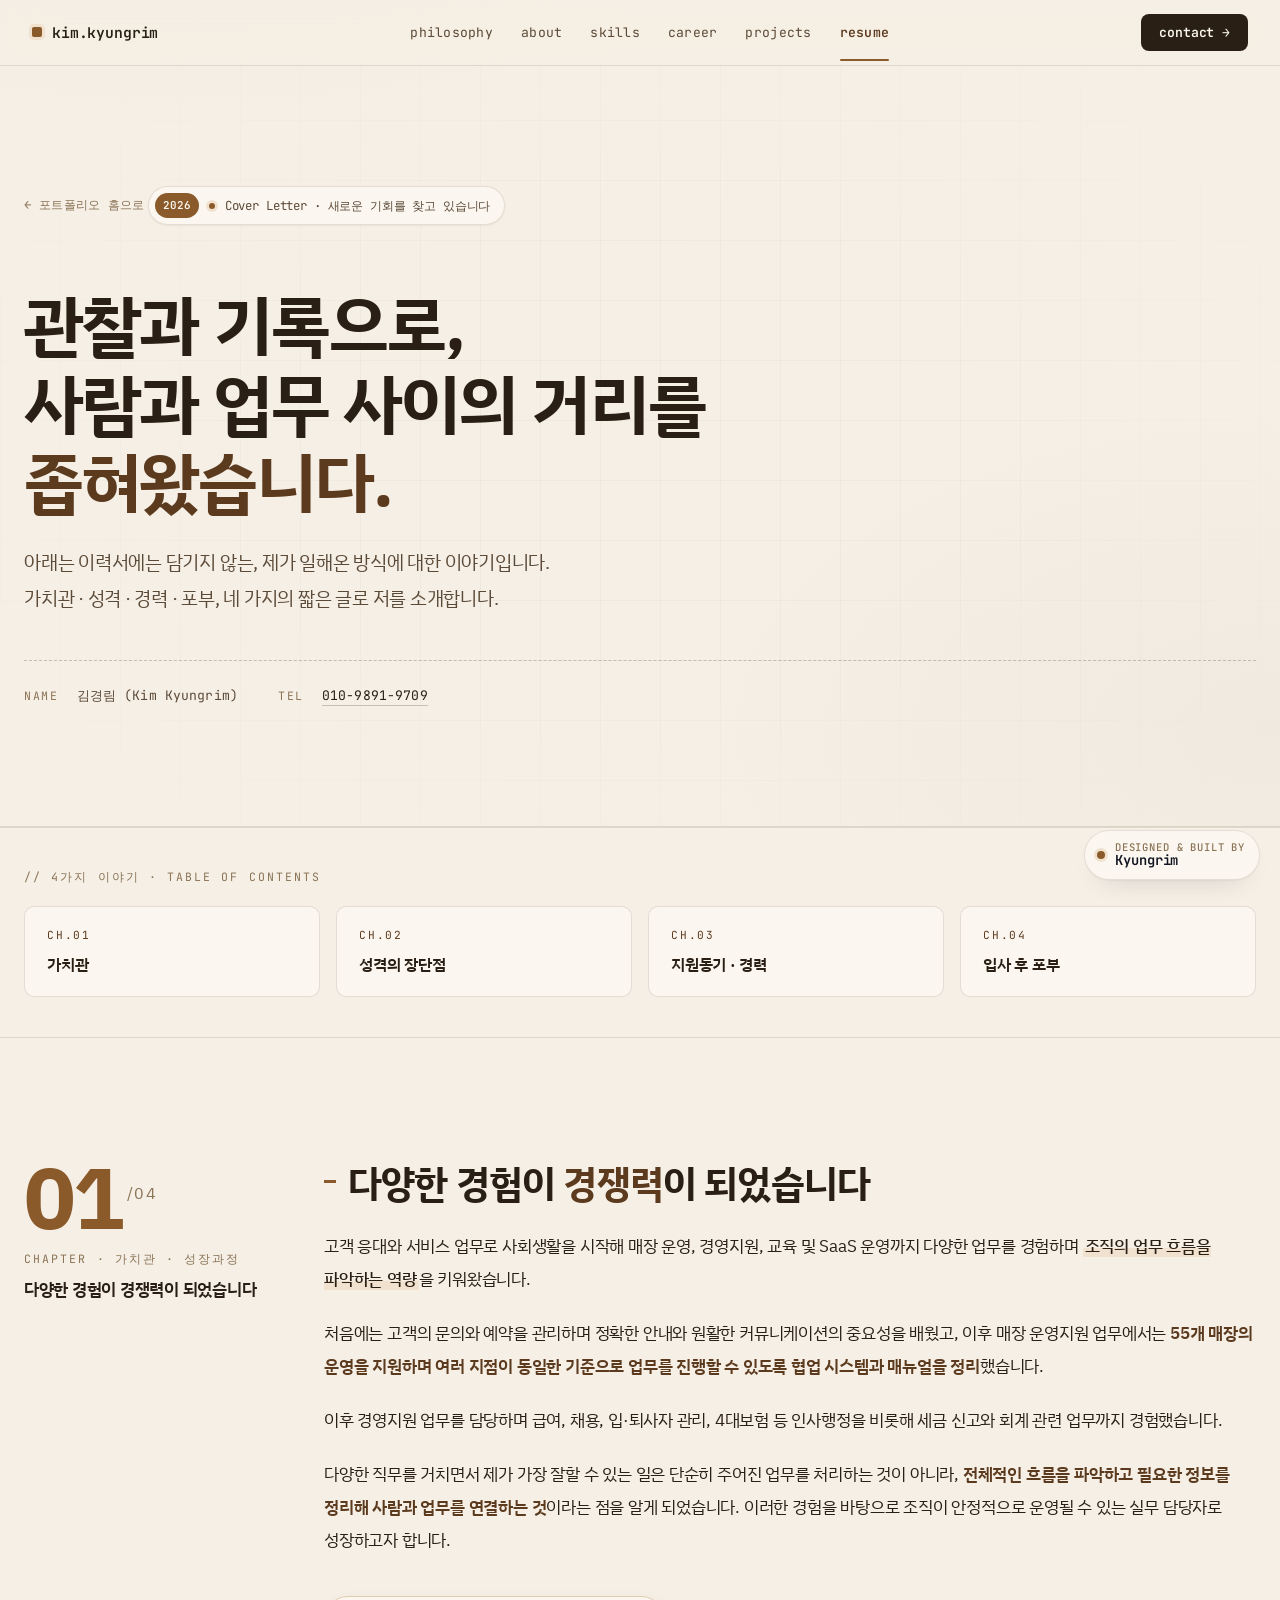
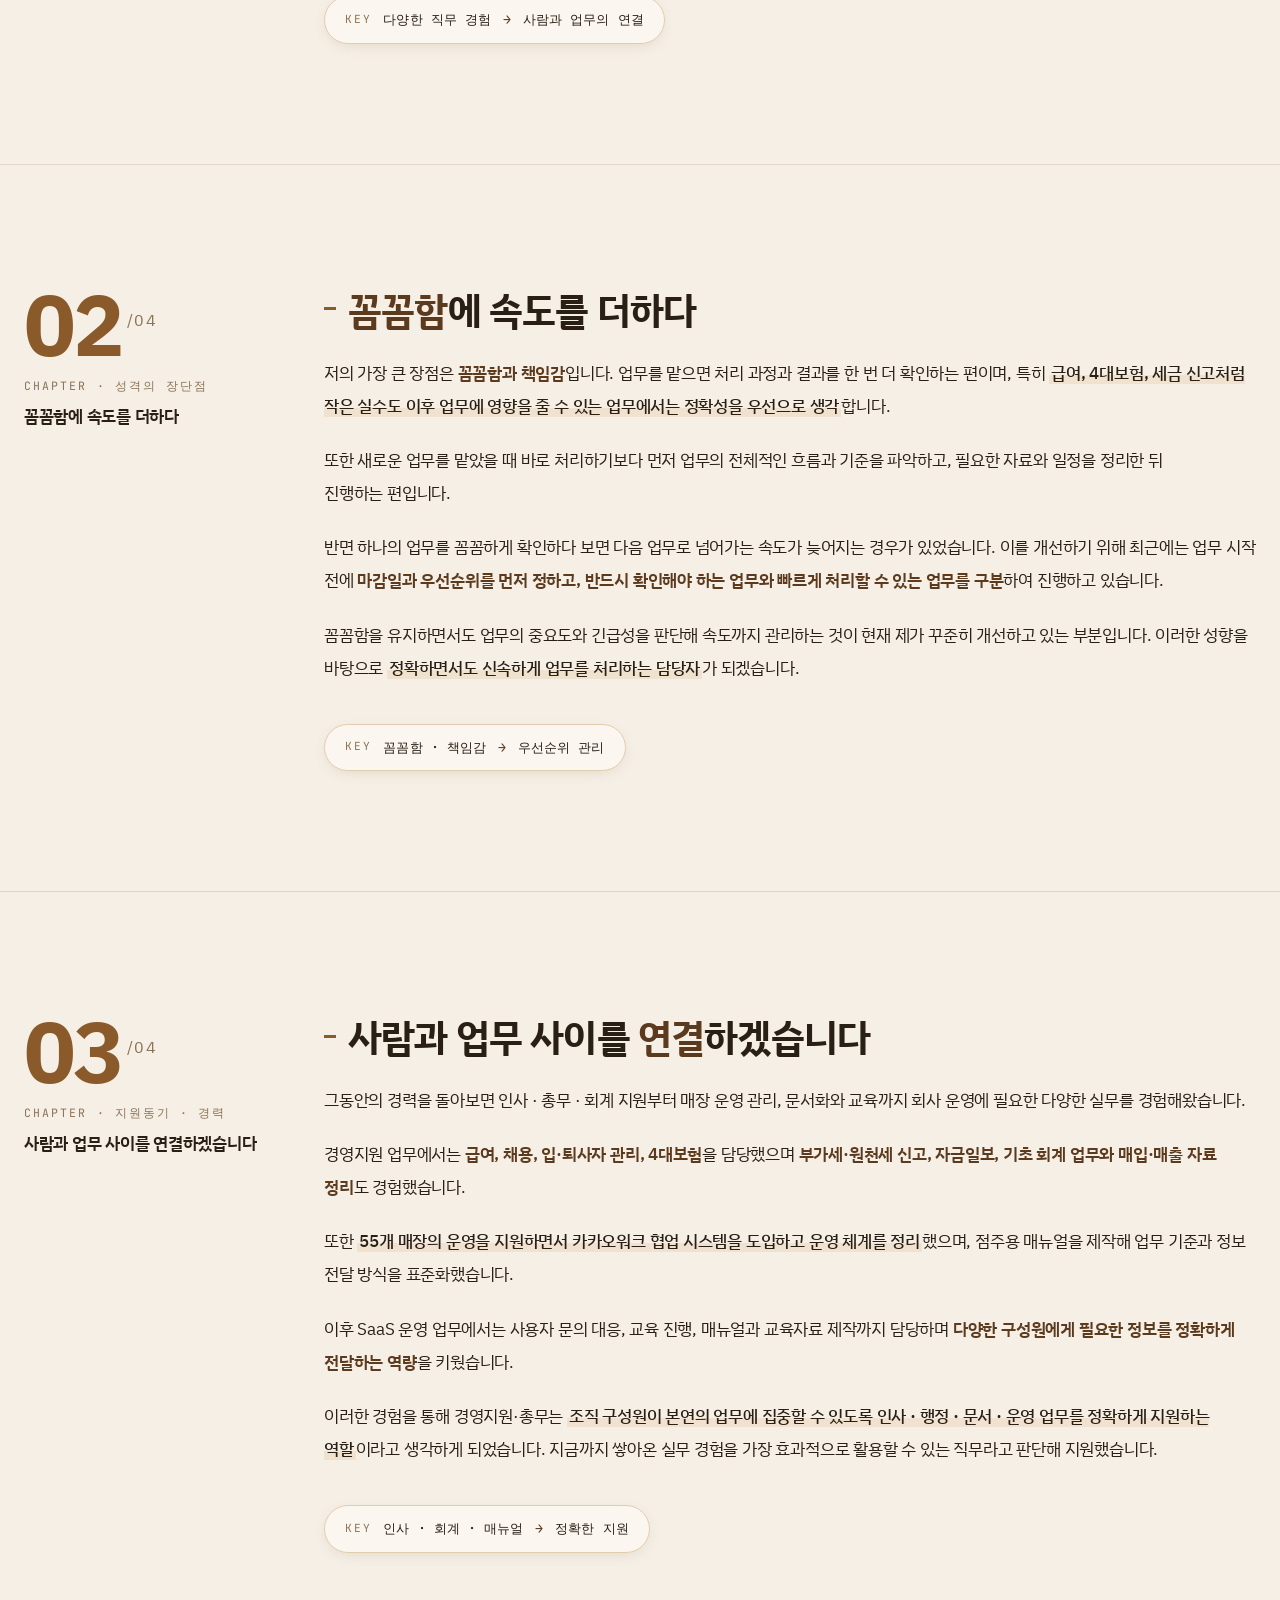
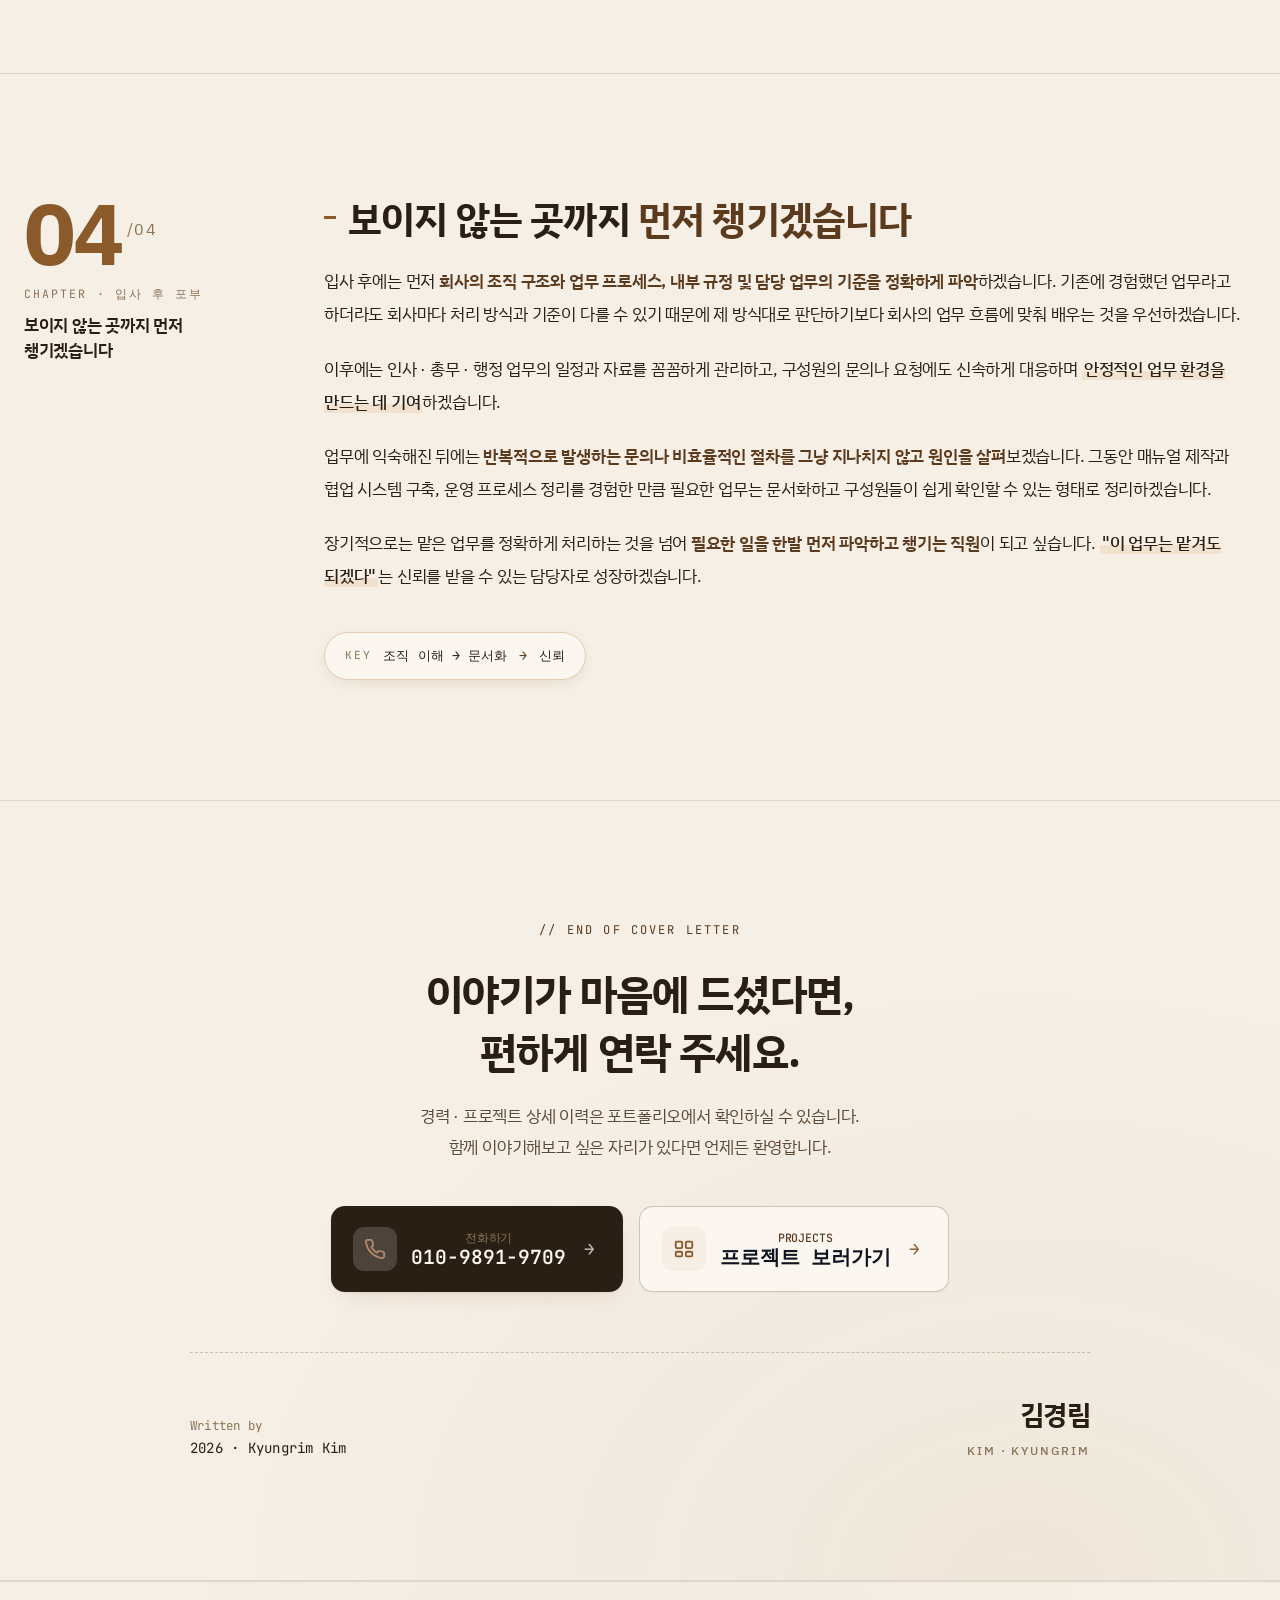
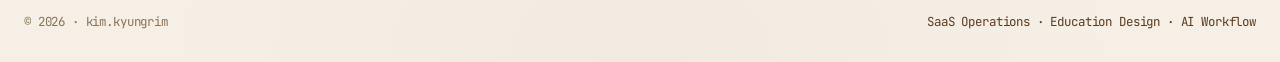
==== resume.html @ eee659ab "Add files via upload" ====
<!DOCTYPE html>
<html lang="ko">
<head>
  <meta charset="UTF-8">
  <meta name="viewport" content="width=device-width, initial-scale=1.0">
  <title>김경림 · 자기소개서 — 4가지 이야기</title>
  <meta name="description" content="다양한 경험을 경쟁력으로 만들어온 김경림의 자기소개서. 가치관 · 성격의 장단점 · 지원동기와 경력 · 입사 후 포부.">
  <meta name="theme-color" content="#6BA83B">
  <meta property="og:type" content="website">
  <meta property="og:title" content="김경림 자기소개서 — 4가지 이야기">
  <meta property="og:description" content="다양한 경험을 경쟁력으로 만들어온 김경림의 자기소개서.">
  <meta property="og:image" content="assets/profile/profile.jpg?v=2">

  <!-- ▼ 포트폴리오 홈과 동일한 CSS 시스템 -->
  <link rel="stylesheet" href="assets/styles/base.css">
  <link rel="stylesheet" href="assets/styles/tone-c.css">
  <link rel="stylesheet" href="assets/styles/tone-c-refinement.css">
  <link rel="stylesheet" href="assets/styles/warm-brown.css">
  <link rel="stylesheet" href="assets/styles/typography-refinement.css">

  <style>
    /* ────────────────────────────────────────────────────
       Cover Letter — 포트폴리오 홈과 동일 톤 기반
       (base.css + tone-c.css 위에 얹는 페이지 전용 레이아웃)
       ──────────────────────────────────────────────────── */

    /* ── HERO : 홈 hero 리듬과 맞추되 자기소개서 성격에 맞게 소폭 조정 */
    .cl-hero {
      padding: 120px 0 84px;
      border-bottom: 1px solid var(--c-border);
    }
    .cl-back {
      display: inline-flex; align-items: center; gap: 8px;
      font-family: var(--c-font-mono);
      font-size: 0.78rem;
      letter-spacing: 0.02em;
      color: var(--c-text-3);
      margin-bottom: 40px;
      text-decoration: none;
      transition: color .2s;
    }
    .cl-back:hover { color: var(--c-apple-deep); }
    .cl-back .arr { transition: transform .2s; }
    .cl-back:hover .arr { transform: translateX(-3px); }

    .cl-hero h1 {
      font-family: var(--c-font-kr);
      font-weight: 700;
      font-size: clamp(2.4rem, 5.2vw, 4.4rem);
      line-height: 1.18;         /* 홈 display-1 대비 한글 가독성 우선 */
      letter-spacing: -0.028em;  /* 자간 미세 조정 : 촘촘하되 답답하지 않게 */
      color: var(--c-text);
      margin: 28px 0 24px;
      text-wrap: pretty;
      word-break: keep-all;
    }
    .cl-hero h1 em {
      font-style: normal;
      color: var(--c-apple-deep);
      font-weight: 700;
    }
    .cl-hero-lead {
      font-family: var(--c-font-kr);
      font-size: clamp(1.02rem, 1.55vw, 1.2rem);
      line-height: 1.85;         /* 문장이 두 줄 이상 → 행간 넉넉히 */
      letter-spacing: -0.012em;
      color: var(--c-text-2);
      max-width: 720px;
      text-wrap: pretty;
      word-break: keep-all;
    }
    .cl-hero-meta {
      display: flex; flex-wrap: wrap; gap: 20px 40px;
      margin-top: 44px;
      padding-top: 24px;
      border-top: 1px dashed var(--c-border-strong);
      font-family: var(--c-font-mono);
      font-size: 0.82rem;
      letter-spacing: 0.01em;
      color: var(--c-text-2);
    }
    .cl-hero-meta .k {
      color: var(--c-text-3);
      letter-spacing: 0.14em;
      text-transform: uppercase;
      margin-right: 10px;
      font-size: 0.72rem;
    }
    .cl-hero-meta a {
      color: var(--c-text);
      text-decoration: none;
      border-bottom: 1px solid var(--c-border-strong);
      padding-bottom: 1px;
      transition: all .2s;
    }
    .cl-hero-meta a:hover {
      color: var(--c-apple-deep);
      border-color: var(--c-apple);
    }

    /* ── 목차 : 홈의 카드 리듬과 톤 맞춤 */
    .cl-toc {
      background: var(--c-panel-2);
      border-top: 1px solid var(--c-border);
      border-bottom: 1px solid var(--c-border);
      padding: 40px 0;
    }
    .cl-toc-label {
      font-family: var(--c-font-mono);
      font-size: 0.72rem;
      color: var(--c-text-3);
      letter-spacing: 0.18em;
      text-transform: uppercase;
      margin-bottom: 20px;
    }
    .cl-toc-grid {
      display: grid;
      grid-template-columns: repeat(4, 1fr);
      gap: 16px;
    }
    .cl-toc-item {
      display: block;
      padding: 20px 22px;
      background: var(--c-panel);
      border: 1px solid var(--c-border);
      border-radius: 10px;
      text-decoration: none;
      transition: all .2s ease;
    }
    .cl-toc-item:hover {
      border-color: var(--c-apple);
      transform: translateY(-2px);
      box-shadow: var(--c-shadow-md);
    }
    .cl-toc-num {
      font-family: var(--c-font-mono);
      font-size: 0.7rem;
      color: var(--c-apple-deep);
      letter-spacing: 0.16em;
      margin-bottom: 8px;
    }
    .cl-toc-title {
      font-family: var(--c-font-kr);
      font-weight: 600;
      font-size: 1rem;
      line-height: 1.4;
      letter-spacing: -0.015em;
      color: var(--c-text);
    }

    /* ── 챕터 공통 : 홈 section 리듬과 정렬 */
    .cl-chapter {
      padding: 100px 0;
      border-bottom: 1px solid var(--c-border);
    }
    .cl-chapter:nth-of-type(even) { background: var(--c-panel-2); }
    .cl-chapter-grid {
      display: grid;
      grid-template-columns: 240px 1fr;
      gap: 60px;
    }
    .cl-chapter-side {
      position: sticky;
      top: 100px;
      align-self: start;
    }
    .cl-chapter-num {
      font-family: var(--c-font-sans);
      font-size: 5.4rem;
      font-weight: 700;
      line-height: 0.9;
      letter-spacing: -0.04em;
      color: var(--c-apple);
    }
    .cl-chapter-num .of {
      display: inline-block;
      margin-left: 6px;
      font-size: 1rem;
      color: var(--c-text-3);
      font-weight: 400;
      letter-spacing: 0.08em;
      vertical-align: super;
    }
    .cl-chapter-kind {
      margin-top: 14px;
      font-family: var(--c-font-mono);
      font-size: 0.72rem;
      color: var(--c-text-3);
      letter-spacing: 0.18em;
      text-transform: uppercase;
    }
    .cl-chapter-topic {
      margin-top: 8px;
      font-family: var(--c-font-kr);
      font-weight: 600;
      font-size: 1.05rem;
      line-height: 1.5;
      letter-spacing: -0.015em;
      color: var(--c-text);
      word-break: keep-all;
    }

    .cl-chapter-main { min-width: 0; }
    .cl-headline {
      font-family: var(--c-font-kr);
      font-weight: 700;
      font-size: clamp(1.7rem, 3vw, 2.35rem);
      line-height: 1.35;           /* 헤드라인 행간 : 답답하지 않도록 */
      letter-spacing: -0.022em;    /* 자간 : 큰 글자는 조금 더 촘촘하게 */
      color: var(--c-text);
      margin-bottom: 20px;
      padding-left: 24px;
      position: relative;
      text-wrap: pretty;
      word-break: keep-all;
    }
    .cl-headline::before {
      content: "";
      position: absolute;
      left: 0;
      top: 0.6em;
      width: 12px;
      height: 3px;
      background: var(--c-apple);
    }
    .cl-headline em {
      font-style: normal;
      color: var(--c-apple-deep);
      font-weight: 700;
    }

    .cl-original-note {
      margin: 0 0 28px;
      font-family: var(--c-font-mono);
      font-size: 0.72rem;
      letter-spacing: 0.14em;
      text-transform: uppercase;
      color: var(--c-text-3);
    }
    .cl-original-note .badge {
      display: inline-block;
      background: var(--c-apple-soft);
      color: var(--c-apple-deep);
      padding: 3px 9px;
      border-radius: 4px;
      margin-right: 8px;
      letter-spacing: 0.08em;
      font-weight: 600;
    }

    .cl-prose {
      font-family: var(--c-font-kr);
      font-size: 1.06rem;
      line-height: 1.95;           /* ★ 행간 : 긴 문단 가독성 최우선 */
      letter-spacing: -0.012em;    /* ★ 자간 : 한글 본문 최적치 */
      color: var(--c-text);
      text-wrap: pretty;
      word-break: keep-all;
    }
    .cl-prose p { margin: 0 0 1.25em; }
    .cl-prose p:last-child { margin-bottom: 0; }

    .cl-mark {
      background: linear-gradient(180deg, transparent 62%, var(--c-apple-soft) 62%);
      padding: 0 2px;
      font-weight: 500;
    }
    .cl-em {
      color: var(--c-apple-deep);
      font-weight: 600;
    }

    .cl-summary {
      margin-top: 40px;
      display: inline-flex; align-items: center; gap: 12px;
      padding: 12px 20px;
      background: var(--c-panel);
      border: 1px solid var(--c-apple-soft-2);
      border-radius: 999px;
      font-family: var(--c-font-mono);
      font-size: 0.84rem;
      letter-spacing: 0.005em;
      color: var(--c-text);
      box-shadow: 0 4px 16px -6px var(--c-apple-glow);
    }
    .cl-summary .lbl {
      color: var(--c-text-3);
      font-size: 0.7rem;
      letter-spacing: 0.16em;
      text-transform: uppercase;
    }
    .cl-summary .arr { color: var(--c-apple-deep); }

    /* ── Closing : 홈 contact 섹션과 비주얼 연결 */
    .cl-closing {
      padding: 120px 0 100px;
      background:
        radial-gradient(ellipse at 80% 100%, var(--c-apple-wash), transparent 55%),
        var(--c-bg);
      border-bottom: 1px solid var(--c-border);
      text-align: center;
    }
    .cl-closing-tag {
      font-family: var(--c-font-mono);
      font-size: 0.75rem;
      color: var(--c-apple-deep);
      letter-spacing: 0.18em;
      text-transform: uppercase;
      margin-bottom: 24px;
    }
    .cl-closing h2 {
      font-family: var(--c-font-kr);
      font-weight: 700;
      font-size: clamp(1.8rem, 3.6vw, 2.6rem);
      line-height: 1.4;
      letter-spacing: -0.02em;
      color: var(--c-text);
      margin-bottom: 20px;
      text-wrap: pretty;
      word-break: keep-all;
    }
    .cl-closing p {
      font-family: var(--c-font-kr);
      font-size: 1.05rem;
      line-height: 1.85;
      letter-spacing: -0.012em;
      color: var(--c-text-2);
      max-width: 640px;
      margin: 0 auto;
      word-break: keep-all;
    }
    .cl-closing-cta {
      display: inline-flex;
      gap: 16px;
      flex-wrap: wrap;
      justify-content: center;
      margin-top: 44px;
    }
    .cl-sign {
      max-width: 900px;
      margin: 60px auto 0;
      padding: 40px 0 0;
      display: flex;
      justify-content: space-between;
      align-items: flex-end;
      flex-wrap: wrap;
      gap: 20px;
      border-top: 1px dashed var(--c-border-strong);
      text-align: left;
    }
    .cl-sign-l {
      font-family: var(--c-font-mono);
      font-size: 0.78rem;
      letter-spacing: 0.02em;
      color: var(--c-text-3);
      line-height: 1.7;
    }
    .cl-sign-l .en {
      color: var(--c-text);
      font-family: var(--c-font-mono);
      font-size: 0.88rem;
    }
    .cl-sign-name {
      font-family: var(--c-font-kr);
      font-weight: 700;
      font-size: 1.7rem;
      letter-spacing: -0.02em;
      color: var(--c-text);
      text-align: right;
    }
    .cl-sign-name .en {
      display: block;
      font-family: var(--c-font-sans);
      font-size: 0.76rem;
      font-weight: 500;
      color: var(--c-text-3);
      letter-spacing: 0.16em;
      margin-top: 4px;
    }

    /* ── responsive */
    @media (max-width: 900px) {
      .cl-hero { padding: 90px 0 60px; }
      .cl-chapter { padding: 70px 0; }
      .cl-chapter-grid { grid-template-columns: 1fr; gap: 32px; }
      .cl-chapter-side { position: static; }
      .cl-chapter-num { font-size: 4rem; }
      .cl-toc-grid { grid-template-columns: repeat(2, 1fr); }
    }
    @media (max-width: 560px) {
      .cl-toc-grid { grid-template-columns: 1fr; }
      .cl-hero-meta { gap: 14px 24px; }
      .cl-sign { flex-direction: column; align-items: flex-start; }
      .cl-sign-name { text-align: left; }
    }
  </style>
</head>
<body class="tone-c" data-screen-label="Cover Letter">

  <!-- ────── NAV (포트폴리오 홈과 동일) ────── -->
  <nav class="nav">
    <div class="nav-inner">
      <a href="index.html" class="nav-brand">kim.kyungrim</a>
      <div class="nav-links">
        <a href="index.html#philosophy">philosophy</a>
        <a href="index.html#about">about</a>
        <a href="index.html#skills">skills</a>
        <a href="index.html#career">career</a>
        <a href="index.html#projects">projects</a>
        <a href="resume.html" class="active">resume</a>
      </div>
      <a href="tel:01098919709" class="nav-cta">contact →</a>
    </div>
  </nav>

  <!-- ────── HERO ────── -->
  <section class="cl-hero" data-screen-label="CL - Hero">
    <div class="container-wide">
      <a href="index.html" class="cl-back reveal"><span class="arr">←</span> 포트폴리오 홈으로</a>

      <div class="hero-tag reveal">
        <span class="badge">2026</span>
        <span class="live"></span>
        Cover Letter · 새로운 기회를 찾고 있습니다
      </div>

      <h1 class="reveal delay-1">
        관찰과 기록으로,<br>
        사람과 업무 사이의 거리를<br>
        <em>좁혀왔습니다.</em>
      </h1>

      <p class="cl-hero-lead reveal delay-2">
        아래는 이력서에는 담기지 않는, 제가 일해온 방식에 대한 이야기입니다.<br>
        가치관 · 성격 · 경력 · 포부, 네 가지의 짧은 글로 저를 소개합니다.
      </p>

      <div class="cl-hero-meta reveal delay-3">
        <div><span class="k">Name</span> 김경림 (Kim Kyungrim)</div>
        <div><span class="k">Tel</span> <a href="tel:01098919709">010-9891-9709</a></div>
      </div>
    </div>
  </section>

  <!-- ────── 목차 ────── -->
  <nav class="cl-toc" aria-label="자기소개서 목차">
    <div class="container-wide">
      <div class="cl-toc-label reveal">// 4가지 이야기 · Table of Contents</div>
      <div class="cl-toc-grid">
        <a class="cl-toc-item reveal" href="#ch01">
          <div class="cl-toc-num">CH.01</div>
          <div class="cl-toc-title">가치관</div>
        </a>
        <a class="cl-toc-item reveal delay-1" href="#ch02">
          <div class="cl-toc-num">CH.02</div>
          <div class="cl-toc-title">성격의 장단점</div>
        </a>
        <a class="cl-toc-item reveal delay-2" href="#ch03">
          <div class="cl-toc-num">CH.03</div>
          <div class="cl-toc-title">지원동기 · 경력</div>
        </a>
        <a class="cl-toc-item reveal delay-3" href="#ch04">
          <div class="cl-toc-num">CH.04</div>
          <div class="cl-toc-title">입사 후 포부</div>
        </a>
      </div>
    </div>
  </nav>

  <!-- ────── CH.01 가치관 ────── -->
  <section class="cl-chapter" id="ch01" data-screen-label="CL - 01 가치관">
    <div class="container-wide">
      <div class="cl-chapter-grid">
        <aside class="cl-chapter-side reveal">
          <div class="cl-chapter-num">01<span class="of">/04</span></div>
          <div class="cl-chapter-kind">Chapter · 가치관 · 성장과정</div>
          <div class="cl-chapter-topic">다양한 경험이 경쟁력이 되었습니다</div>
        </aside>
        <div class="cl-chapter-main reveal delay-1">
          <h2 class="cl-headline">다양한 경험이 <em>경쟁력</em>이 되었습니다</h2>
          <div class="cl-prose">
            <p>고객 응대와 서비스 업무로 사회생활을 시작해 매장 운영, 경영지원, 교육 및 SaaS 운영까지 다양한 업무를 경험하며 <span class="cl-mark">조직의 업무 흐름을 파악하는 역량</span>을 키워왔습니다.</p>
            <p>처음에는 고객의 문의와 예약을 관리하며 정확한 안내와 원활한 커뮤니케이션의 중요성을 배웠고, 이후 매장 운영지원 업무에서는 <span class="cl-em">55개 매장의 운영을 지원하며 여러 지점이 동일한 기준으로 업무를 진행할 수 있도록 협업 시스템과 매뉴얼을 정리</span>했습니다.</p>
            <p>이후 경영지원 업무를 담당하며 급여, 채용, 입·퇴사자 관리, 4대보험 등 인사행정을 비롯해 세금 신고와 회계 관련 업무까지 경험했습니다.</p>
            <p>다양한 직무를 거치면서 제가 가장 잘할 수 있는 일은 단순히 주어진 업무를 처리하는 것이 아니라, <span class="cl-em">전체적인 흐름을 파악하고 필요한 정보를 정리해 사람과 업무를 연결하는 것</span>이라는 점을 알게 되었습니다. 이러한 경험을 바탕으로 조직이 안정적으로 운영될 수 있는 실무 담당자로 성장하고자 합니다.</p>
          </div>
          <div class="cl-summary">
            <span class="lbl">Key</span>
            다양한 직무 경험 <span class="arr">→</span> 사람과 업무의 연결
          </div>
        </div>
      </div>
    </div>
  </section>

  <!-- ────── CH.02 성격의 장단점 ────── -->
  <section class="cl-chapter" id="ch02" data-screen-label="CL - 02 성격의 장단점">
    <div class="container-wide">
      <div class="cl-chapter-grid">
        <aside class="cl-chapter-side reveal">
          <div class="cl-chapter-num">02<span class="of">/04</span></div>
          <div class="cl-chapter-kind">Chapter · 성격의 장단점</div>
          <div class="cl-chapter-topic">꼼꼼함에 속도를 더하다</div>
        </aside>
        <div class="cl-chapter-main reveal delay-1">
          <h2 class="cl-headline"><em>꼼꼼함</em>에 속도를 더하다</h2>
          <div class="cl-prose">
            <p>저의 가장 큰 장점은 <span class="cl-em">꼼꼼함과 책임감</span>입니다. 업무를 맡으면 처리 과정과 결과를 한 번 더 확인하는 편이며, 특히 <span class="cl-mark">급여, 4대보험, 세금 신고처럼 작은 실수도 이후 업무에 영향을 줄 수 있는 업무에서는 정확성을 우선으로 생각</span>합니다.</p>
            <p>또한 새로운 업무를 맡았을 때 바로 처리하기보다 먼저 업무의 전체적인 흐름과 기준을 파악하고, 필요한 자료와 일정을 정리한 뒤 진행하는 편입니다.</p>
            <p>반면 하나의 업무를 꼼꼼하게 확인하다 보면 다음 업무로 넘어가는 속도가 늦어지는 경우가 있었습니다. 이를 개선하기 위해 최근에는 업무 시작 전에 <span class="cl-em">마감일과 우선순위를 먼저 정하고, 반드시 확인해야 하는 업무와 빠르게 처리할 수 있는 업무를 구분</span>하여 진행하고 있습니다.</p>
            <p>꼼꼼함을 유지하면서도 업무의 중요도와 긴급성을 판단해 속도까지 관리하는 것이 현재 제가 꾸준히 개선하고 있는 부분입니다. 이러한 성향을 바탕으로 <span class="cl-mark">정확하면서도 신속하게 업무를 처리하는 담당자</span>가 되겠습니다.</p>
          </div>
          <div class="cl-summary">
            <span class="lbl">Key</span>
            꼼꼼함 · 책임감 <span class="arr">→</span> 우선순위 관리
          </div>
        </div>
      </div>
    </div>
  </section>

  <!-- ────── CH.03 지원동기 · 경력 ────── -->
  <section class="cl-chapter" id="ch03" data-screen-label="CL - 03 지원동기 경력">
    <div class="container-wide">
      <div class="cl-chapter-grid">
        <aside class="cl-chapter-side reveal">
          <div class="cl-chapter-num">03<span class="of">/04</span></div>
          <div class="cl-chapter-kind">Chapter · 지원동기 · 경력</div>
          <div class="cl-chapter-topic">사람과 업무 사이를 연결하겠습니다</div>
        </aside>
        <div class="cl-chapter-main reveal delay-1">
          <h2 class="cl-headline">사람과 업무 사이를 <em>연결</em>하겠습니다</h2>
          <div class="cl-prose">
            <p>그동안의 경력을 돌아보면 인사 · 총무 · 회계 지원부터 매장 운영 관리, 문서화와 교육까지 회사 운영에 필요한 다양한 실무를 경험해왔습니다.</p>
            <p>경영지원 업무에서는 <span class="cl-em">급여, 채용, 입·퇴사자 관리, 4대보험</span>을 담당했으며 <span class="cl-em">부가세·원천세 신고, 자금일보, 기초 회계 업무와 매입·매출 자료 정리</span>도 경험했습니다.</p>
            <p>또한 <span class="cl-mark">55개 매장의 운영을 지원하면서 카카오워크 협업 시스템을 도입하고 운영 체계를 정리</span>했으며, 점주용 매뉴얼을 제작해 업무 기준과 정보 전달 방식을 표준화했습니다.</p>
            <p>이후 SaaS 운영 업무에서는 사용자 문의 대응, 교육 진행, 매뉴얼과 교육자료 제작까지 담당하며 <span class="cl-em">다양한 구성원에게 필요한 정보를 정확하게 전달하는 역량</span>을 키웠습니다.</p>
            <p>이러한 경험을 통해 경영지원·총무는 <span class="cl-mark">조직 구성원이 본연의 업무에 집중할 수 있도록 인사 · 행정 · 문서 · 운영 업무를 정확하게 지원하는 역할</span>이라고 생각하게 되었습니다. 지금까지 쌓아온 실무 경험을 가장 효과적으로 활용할 수 있는 직무라고 판단해 지원했습니다.</p>
          </div>
          <div class="cl-summary">
            <span class="lbl">Key</span>
            인사 · 회계 · 매뉴얼 <span class="arr">→</span> 정확한 지원
          </div>
        </div>
      </div>
    </div>
  </section>

  <!-- ────── CH.04 입사 후 포부 ────── -->
  <section class="cl-chapter" id="ch04" data-screen-label="CL - 04 입사 후 포부">
    <div class="container-wide">
      <div class="cl-chapter-grid">
        <aside class="cl-chapter-side reveal">
          <div class="cl-chapter-num">04<span class="of">/04</span></div>
          <div class="cl-chapter-kind">Chapter · 입사 후 포부</div>
          <div class="cl-chapter-topic">보이지 않는 곳까지 먼저 챙기겠습니다</div>
        </aside>
        <div class="cl-chapter-main reveal delay-1">
          <h2 class="cl-headline">보이지 않는 곳까지 <em>먼저 챙기겠습니다</em></h2>
          <div class="cl-prose">
            <p>입사 후에는 먼저 <span class="cl-em">회사의 조직 구조와 업무 프로세스, 내부 규정 및 담당 업무의 기준을 정확하게 파악</span>하겠습니다. 기존에 경험했던 업무라고 하더라도 회사마다 처리 방식과 기준이 다를 수 있기 때문에 제 방식대로 판단하기보다 회사의 업무 흐름에 맞춰 배우는 것을 우선하겠습니다.</p>
            <p>이후에는 인사 · 총무 · 행정 업무의 일정과 자료를 꼼꼼하게 관리하고, 구성원의 문의나 요청에도 신속하게 대응하며 <span class="cl-mark">안정적인 업무 환경을 만드는 데 기여</span>하겠습니다.</p>
            <p>업무에 익숙해진 뒤에는 <span class="cl-em">반복적으로 발생하는 문의나 비효율적인 절차를 그냥 지나치지 않고 원인을 살펴</span>보겠습니다. 그동안 매뉴얼 제작과 협업 시스템 구축, 운영 프로세스 정리를 경험한 만큼 필요한 업무는 문서화하고 구성원들이 쉽게 확인할 수 있는 형태로 정리하겠습니다.</p>
            <p>장기적으로는 맡은 업무를 정확하게 처리하는 것을 넘어 <span class="cl-em">필요한 일을 한발 먼저 파악하고 챙기는 직원</span>이 되고 싶습니다. <span class="cl-mark">"이 업무는 맡겨도 되겠다"</span>는 신뢰를 받을 수 있는 담당자로 성장하겠습니다.</p>
          </div>
          <div class="cl-summary">
            <span class="lbl">Key</span>
            조직 이해 → 문서화 <span class="arr">→</span> 신뢰
          </div>
        </div>
      </div>
    </div>
  </section>

  <!-- ────── Closing (홈 contact와 동일한 CTA 언어) ────── -->
  <section class="cl-closing" data-screen-label="CL - Closing">
    <div class="container-wide">
      <div class="cl-closing-tag reveal">// End of Cover Letter</div>
      <h2 class="reveal delay-1">이야기가 마음에 드셨다면,<br>편하게 연락 주세요.</h2>
      <p class="reveal delay-2">경력 · 프로젝트 상세 이력은 포트폴리오에서 확인하실 수 있습니다.<br>함께 이야기해보고 싶은 자리가 있다면 언제든 환영합니다.</p>

      <div class="cl-closing-cta reveal delay-3">
        <a href="tel:01098919709" class="btn-call btn-call-lg" aria-label="전화하기 010-9891-9709">
          <span class="btn-call-icon" aria-hidden="true">
            <svg width="22" height="22" viewBox="0 0 24 24" fill="none" stroke="currentColor" stroke-width="2" stroke-linecap="round" stroke-linejoin="round"><path d="M22 16.92v3a2 2 0 0 1-2.18 2 19.79 19.79 0 0 1-8.63-3.07 19.5 19.5 0 0 1-6-6 19.79 19.79 0 0 1-3.07-8.67A2 2 0 0 1 4.11 2h3a2 2 0 0 1 2 1.72c.13.96.37 1.9.72 2.81a2 2 0 0 1-.45 2.11L8.09 9.91a16 16 0 0 0 6 6l1.27-1.27a2 2 0 0 1 2.11-.45c.91.35 1.85.59 2.81.72A2 2 0 0 1 22 16.92z"/></svg>
          </span>
          <span class="btn-call-body">
            <span class="btn-call-lbl">전화하기</span>
            <span class="btn-call-num">010-9891-9709</span>
          </span>
          <span class="btn-call-arrow" aria-hidden="true">→</span>
        </a>
        <a href="index.html#projects" class="btn-call btn-call-lg btn-call-doc" aria-label="프로젝트 보러가기">
          <span class="btn-call-icon" aria-hidden="true">
            <svg width="22" height="22" viewBox="0 0 24 24" fill="none" stroke="currentColor" stroke-width="2" stroke-linecap="round" stroke-linejoin="round"><rect x="3" y="4" width="7" height="7" rx="1.2"/><rect x="14" y="4" width="7" height="7" rx="1.2"/><rect x="3" y="15" width="7" height="5" rx="1.2"/><rect x="14" y="15" width="7" height="5" rx="1.2"/></svg>
          </span>
          <span class="btn-call-body">
            <span class="btn-call-lbl">Projects</span>
            <span class="btn-call-num">프로젝트 보러가기</span>
          </span>
          <span class="btn-call-arrow" aria-hidden="true">→</span>
        </a>
      </div>

      <div class="cl-sign reveal delay-3">
        <div class="cl-sign-l">
          Written by<br>
          <span class="en">2026 · Kyungrim Kim</span>
        </div>
        <div class="cl-sign-name">
          김경림
          <span class="en">KIM · KYUNGRIM</span>
        </div>
      </div>
    </div>
  </section>

  <!-- ────── Footer (홈과 동일) ────── -->
  <footer>
    <div class="container-wide footer-inner">
      <span>© 2026 · kim.kyungrim</span>
      <span class="footer-tag">SaaS Operations · Education Design · AI Workflow</span>
    </div>
  </footer>

  <!-- ────── Built-by badge (홈과 동일) ────── -->
  <button type="button" class="built-badge" id="built-badge" aria-label="이 사이트 제작 정보 열기">
    <span class="built-badge-dot" aria-hidden="true"></span>
    <span class="built-badge-text">
      <span class="built-badge-line1">Designed &amp; built by</span>
      <span class="built-badge-line2">Kyungrim</span>
    </span>
  </button>

  <div class="built-modal" id="built-modal" role="dialog" aria-modal="true" aria-labelledby="built-modal-title" hidden>
    <div class="built-modal-backdrop" data-close="1"></div>
    <div class="built-modal-panel" role="document">
      <button type="button" class="built-modal-close" aria-label="닫기" data-close="1">×</button>
      <div class="built-modal-eyebrow mono">// colophon</div>
      <h3 class="built-modal-title" id="built-modal-title">이 사이트는 직접 설계·제작했습니다.</h3>
      <p class="built-modal-body">
        기획부터 정보 구조, 시각 디자인, 문구, 코드까지 <em>김경림</em>이 직접 작업했습니다.
        외주 없이 혼자 만들었고, 앞으로도 계속 다듬어갈 계획입니다.
      </p>
      <div class="built-modal-meta">
        <div class="built-modal-meta-row">
          <span class="built-modal-meta-label mono">tools</span>
          <span class="built-modal-meta-value">Genspark · HTML / CSS · GitHub Pages</span>
        </div>
        <div class="built-modal-meta-row">
          <span class="built-modal-meta-label mono">source</span>
          <span class="built-modal-meta-value">kyungrim-kim.github.io/portfolio</span>
        </div>
      </div>
      <div class="built-modal-foot mono">— Kyungrim, 2026</div>
    </div>
  </div>

  <script src="assets/scripts/reveal.js"></script>
  <script>
    // ── 첫 페인트 시 뷰포트 내 reveal 즉시 켜기 (홈과 동일)
    setTimeout(() => {
      document.querySelectorAll('.reveal:not(.is-visible)').forEach(el => {
        const rect = el.getBoundingClientRect();
        if (rect.top < window.innerHeight) el.classList.add('is-visible');
      });
    }, 50);

    // ── Built-by modal (홈과 동일)
    (function () {
      const badge = document.getElementById('built-badge');
      const modal = document.getElementById('built-modal');
      if (!badge || !modal) return;
      let lastFocus = null;
      function openModal() {
        lastFocus = document.activeElement;
        modal.hidden = false;
        document.body.style.overflow = 'hidden';
        const closeBtn = modal.querySelector('.built-modal-close');
        if (closeBtn) closeBtn.focus();
      }
      function closeModal() {
        modal.hidden = true;
        document.body.style.overflow = '';
        if (lastFocus && lastFocus.focus) lastFocus.focus();
      }
      badge.addEventListener('click', openModal);
      modal.addEventListener('click', (e) => {
        if (e.target instanceof Element && e.target.dataset && e.target.dataset.close) closeModal();
      });
      document.addEventListener('keydown', (e) => {
        if (e.key === 'Escape' && !modal.hidden) closeModal();
      });
    })();
  </script>

  <script type="module" src="https://static.cloudflareinsights.com/beacon.min.js/v4513226cdae34746b4dedf0b4dfa099e1781791509496" integrity="sha512-ZE9pZaUXND66v380QUtch/5sE9tPFh2zg45pR2PB0CVkCtOREv2AJKkSidISWkysEuQ0EH8faUU5du78bx87UQ==" data-cf-beacon='{"version":"2024.11.0","token":"4edd5f8ec12a48cfa682ab8261b80a79"}' crossorigin="anonymous"></script>
</body>
</html>
---- assets/styles/base.css ----
/* Reset + Base */
*,*::before,*::after { box-sizing: border-box; }
html { scroll-behavior: smooth; -webkit-text-size-adjust: 100%; }
body { margin: 0; font-family: 'Pretendard', -apple-system, 'Apple SD Gothic Neo', system-ui, sans-serif; line-height: 1.6; color: inherit; text-rendering: optimizeLegibility; -webkit-font-smoothing: antialiased; }
img { max-width: 100%; height: auto; display: block; }
a { color: inherit; text-decoration: none; }
button { font: inherit; cursor: pointer; }
ul, ol { padding-left: 1.1rem; }
p { text-wrap: pretty; }
h1, h2, h3, h4 { text-wrap: balance; margin: 0; }

/* Fonts - Pretendard */
@import url('https://cdn.jsdelivr.net/gh/orioncactus/pretendard@v1.3.9/dist/web/variable/pretendardvariable.min.css');

/* Container widths */
:root {
  --container-narrow: 720px;
  --container: 1080px;
  --container-wide: 1280px;
}

.container { max-width: var(--container); margin: 0 auto; padding: 0 24px; }
.container-narrow { max-width: var(--container-narrow); margin: 0 auto; padding: 0 24px; }
.container-wide { max-width: var(--container-wide); margin: 0 auto; padding: 0 24px; }

/* Reveal on scroll */
.reveal { opacity: 0; transform: translateY(24px); transition: opacity .8s ease, transform .8s ease; }
.reveal.is-visible { opacity: 1; transform: translateY(0); }
.reveal.delay-1 { transition-delay: .08s; }
.reveal.delay-2 { transition-delay: .16s; }
.reveal.delay-3 { transition-delay: .24s; }
.reveal.delay-4 { transition-delay: .32s; }

@media (prefers-reduced-motion: reduce) {
  .reveal { opacity: 1; transform: none; transition: none; }
  html { scroll-behavior: auto; }
}
---- assets/styles/tone-c.css ----
/* Tone C - Tech Product (Light) — Green Apple refresh */
/* Primary accent: 딥 청사과 (#6BA83B) — 상큼하고 살아있는 그린 */
/* Sub accent: deep emerald mint (#067A5E) — 깊이감 & 텍스트 대비 */
@import url('https://fonts.googleapis.com/css2?family=JetBrains+Mono:wght@400;500;600&family=Space+Grotesk:wght@400;500;600;700&display=swap');

:root {
  /* Palette - off-white 에 살짝 그린 틴트를 입힌 뉴트럴 */
  --c-bg: #FBFCF9;         /* 백색 → 아주 살짝 그린이 돈 느낌 */
  --c-bg-2: #F4F7EE;       /* soft apple wash */
  --c-bg-3: #EAF0DE;       /* deeper wash */
  --c-panel: #FFFFFF;
  --c-panel-2: #F8FAF3;
  --c-panel-hover: #F1F5E7;
  --c-border: #E4E8DC;     /* 보더도 종이가 아닌 살짝 잎새 */
  --c-border-strong: #CDD5BC;
  --c-text: #10160D;       /* 잊지질 약간의 그린-블랙 */
  --c-text-2: #4B5445;
  --c-text-3: #858E7A;
  --c-text-4: #B4BAA5;

  /* 🍏 Primary accent — Deep Green Apple */
  --c-apple: #6BA83B;              /* 메인 청사과 */
  --c-apple-2: #7EBD48;            /* 밝은 청사과 (hover, glow) */
  --c-apple-3: #8FCB4A;            /* 더 밝은 hover */
  --c-apple-deep: #4F8A28;         /* 진한 청사과 (강조 텍스트) */
  --c-apple-soft: #EEF7DE;         /* 은은한 wash 배경 */
  --c-apple-soft-2: #E1EFCB;       /* soft border/tag */
  --c-apple-glow: rgba(107, 168, 59, 0.22);
  --c-apple-wash: rgba(107, 168, 59, 0.06);

  /* 🌿 Sub accent — Deep Mineral Mint (깊이감용・기존) */
  --c-mint: #067A5E;
  --c-mint-2: #0A9E7A;
  --c-mint-soft: #E6F5F0;
  --c-mint-glow: rgba(6, 122, 94, 0.15);

  --c-blue: #2A6FDB;
  --c-purple: #7B5CFA;
  --c-warn: #C46A16;

  --c-font-sans: 'Space Grotesk', 'Pretendard', -apple-system, system-ui, sans-serif;
  --c-font-mono: 'JetBrains Mono', ui-monospace, Menlo, monospace;
  --c-font-kr: 'Pretendard', -apple-system, 'Apple SD Gothic Neo', system-ui, sans-serif;

  --c-shadow-sm: 0 1px 2px rgba(15, 20, 32, 0.04);
  --c-shadow-md: 0 4px 12px -2px rgba(15, 20, 32, 0.08);
  --c-shadow-lg: 0 20px 40px -12px rgba(15, 20, 32, 0.12);
}

body.tone-c {
  background: var(--c-bg);
  color: var(--c-text);
  font-family: var(--c-font-kr);
  font-size: 15px;
  letter-spacing: -0.005em;
  /* 청사과 wash + 깊은 민트 틴트로 배경에 살아있는 느낌 */
  background-image:
    radial-gradient(1200px 600px at 15% -5%, rgba(107, 168, 59, 0.09), transparent 60%),
    radial-gradient(900px 500px at 100% 15%, rgba(107, 168, 59, 0.06), transparent 65%),
    radial-gradient(700px 500px at 50% 100%, rgba(6, 122, 94, 0.04), transparent 70%);
  background-attachment: fixed;
}

/* Subtle grid background */
body.tone-c::before {
  content: ''; position: fixed; inset: 0; z-index: -1;
  background-image:
    linear-gradient(rgba(15, 20, 32, 0.025) 1px, transparent 1px),
    linear-gradient(90deg, rgba(15, 20, 32, 0.025) 1px, transparent 1px);
  background-size: 60px 60px;
  mask-image: radial-gradient(ellipse at center, black 30%, transparent 85%);
  -webkit-mask-image: radial-gradient(ellipse at center, black 30%, transparent 85%);
  pointer-events: none;
}

.tone-c .display-1 {
  font-family: var(--c-font-sans);
  font-weight: 600;
  font-size: clamp(2.4rem, 5.6vw, 4.6rem);
  line-height: 1.05;
  letter-spacing: -0.03em;
  color: var(--c-text);
}
.tone-c .display-1 .kr { font-family: var(--c-font-kr); font-weight: 700; }
.tone-c .display-2 {
  font-family: var(--c-font-sans);
  font-weight: 600;
  font-size: clamp(2rem, 4vw, 3.2rem);
  line-height: 1.15;
  letter-spacing: -0.025em;
  color: var(--c-text);
}
.tone-c .display-2 .kr { font-family: var(--c-font-kr); font-weight: 700; }
.tone-c .heading {
  font-family: var(--c-font-sans);
  font-weight: 600;
  font-size: clamp(1.4rem, 2.4vw, 1.8rem);
  line-height: 1.25; letter-spacing: -0.015em;
}
.tone-c .eyebrow {
  font-family: var(--c-font-mono);
  font-size: 0.75rem; font-weight: 500;
  letter-spacing: 0.08em;
  color: var(--c-apple-deep);
}
.tone-c .eyebrow::before { content: '/// '; opacity: 0.55; }
.tone-c .lede {
  font-size: clamp(1.05rem, 1.5vw, 1.25rem);
  line-height: 1.6;
  color: var(--c-text-2);
}
.tone-c .body { font-size: 0.95rem; color: var(--c-text-2); line-height: 1.75; }
.tone-c .mono { font-family: var(--c-font-mono); }

/* Nav */
.tone-c .nav {
  position: sticky; top: 0; z-index: 50;
  background: rgba(251, 251, 252, 0.8);
  backdrop-filter: saturate(180%) blur(16px);
  -webkit-backdrop-filter: saturate(180%) blur(16px);
  border-bottom: 1px solid var(--c-border);
}
.tone-c .nav-inner { display: flex; align-items: center; justify-content: space-between; padding: 14px 32px; }
.tone-c .nav-brand {
  font-family: var(--c-font-mono);
  font-size: 0.92rem; font-weight: 600;
  color: var(--c-text);
  display: flex; align-items: center; gap: 10px;
}
.tone-c .nav-brand::before {
  content: ''; width: 10px; height: 10px; border-radius: 2px;
  background: var(--c-apple);
  box-shadow: 0 0 0 3px var(--c-apple-soft);
}
.tone-c .nav-links { display: flex; gap: 28px; font-family: var(--c-font-mono); font-size: 0.82rem; color: var(--c-text-2); }
.tone-c .nav-links a { transition: color .2s; }
.tone-c .nav-links a:hover { color: var(--c-apple-deep); }
.tone-c .nav-cta {
  padding: 8px 18px; background: var(--c-text); color: var(--c-bg);
  border-radius: 8px; font-family: var(--c-font-mono); font-size: 0.82rem; font-weight: 600;
  transition: all .2s;
}
.tone-c .nav-cta:hover { background: var(--c-apple); box-shadow: 0 4px 12px var(--c-apple-glow); transform: translateY(-1px); }
@media (max-width: 720px) { .tone-c .nav-links { display: none; } }

/* Sections */
.tone-c section { padding: 120px 0; position: relative; }
@media (max-width: 720px) { .tone-c section { padding: 80px 0; } }

/* Hero */
.tone-c .hero {
  padding: 60px 0 140px;
  position: relative;
}
.tone-c .hero-tag {
  display: inline-flex; align-items: center; gap: 10px;
  padding: 6px 14px 6px 6px; border-radius: 999px;
  background: var(--c-panel); border: 1px solid var(--c-border);
  font-family: var(--c-font-mono); font-size: 0.78rem;
  margin-bottom: 32px;
  box-shadow: var(--c-shadow-sm);
  color: var(--c-text-2);
}
.tone-c .hero-tag .badge { padding: 4px 8px; background: var(--c-apple); color: white; border-radius: 999px; font-size: 0.68rem; font-weight: 600; }
.tone-c .hero-tag .live { display: inline-block; width: 6px; height: 6px; border-radius: 50%; background: var(--c-apple); box-shadow: 0 0 0 3px var(--c-apple-soft); animation: cPulse 2s infinite; }
@keyframes cPulse { 0%,100% { opacity: 1; } 50% { opacity: 0.35; } }

.tone-c .hero-grid {
  display: grid; grid-template-columns: 1fr 400px; gap: 80px; align-items: center;
}
.tone-c .hero h1 { margin-bottom: 28px; }
.tone-c .hero-sub { max-width: 620px; margin-bottom: 40px; }
.tone-c .hero-cta { display: flex; gap: 12px; flex-wrap: wrap; }
.tone-c .btn-primary {
  padding: 14px 24px; background: var(--c-text); color: var(--c-bg);
  border-radius: 10px; font-family: var(--c-font-mono); font-weight: 600; font-size: 0.9rem;
  transition: all .2s; display: inline-flex; align-items: center; gap: 8px;
  box-shadow: var(--c-shadow-md);
}
.tone-c .btn-primary:hover { background: var(--c-apple); transform: translateY(-2px); box-shadow: 0 12px 24px -6px var(--c-apple-glow); }
.tone-c .btn-secondary {
  padding: 14px 24px; background: var(--c-panel); color: var(--c-text);
  border: 1px solid var(--c-border-strong); border-radius: 10px;
  font-family: var(--c-font-mono); font-weight: 500; font-size: 0.9rem;
  transition: all .2s; display: inline-flex; align-items: center; gap: 8px;
}
.tone-c .btn-secondary:hover { background: var(--c-panel-hover); border-color: var(--c-apple); color: var(--c-apple-deep); }

.tone-c .hero-portrait {
  position: relative; aspect-ratio: 4/5;
  border-radius: 16px; overflow: hidden;
  border: 1px solid var(--c-apple-soft-2);
  background: var(--c-bg-2);
  box-shadow:
    var(--c-shadow-lg),
    0 0 0 6px var(--c-apple-wash),
    0 24px 60px -20px var(--c-apple-glow);
}
.tone-c .hero-portrait img { width: 100%; height: 100%; object-fit: cover; }
.tone-c .portrait-hud {
  position: absolute; top: 12px; left: 12px; right: 12px;
  display: flex; justify-content: space-between; align-items: center;
  font-family: var(--c-font-mono); font-size: 0.68rem;
  color: var(--c-text);
}
.tone-c .portrait-hud .tag {
  padding: 4px 8px;
  background: rgba(255, 255, 255, 0.9);
  backdrop-filter: blur(8px);
  border-radius: 6px;
  border: 1px solid var(--c-border);
  box-shadow: var(--c-shadow-sm);
}
.tone-c .portrait-stats {
  position: absolute; bottom: 12px; left: 12px; right: 12px;
  padding: 14px;
  background: rgba(255, 255, 255, 0.95);
  backdrop-filter: blur(12px);
  border: 1px solid var(--c-border);
  border-radius: 12px;
  display: grid; grid-template-columns: repeat(3, 1fr); gap: 12px;
  font-family: var(--c-font-mono);
  box-shadow: var(--c-shadow-md);
}
.tone-c .portrait-stats .stat { text-align: center; }
.tone-c .portrait-stats .stat-num { font-size: 1.15rem; font-weight: 700; color: var(--c-apple-deep); }
.tone-c .portrait-stats .stat-lbl { font-size: 0.62rem; color: var(--c-text-3); text-transform: uppercase; letter-spacing: 0.08em; margin-top: 2px; }

@media (max-width: 900px) {
  .tone-c .hero-grid { grid-template-columns: 1fr; gap: 60px; }
  .tone-c .hero-portrait { max-width: 340px; margin: 0 auto; }
}

/* Philosophy — 청사과 wash 배경 섹션 */
.tone-c .philosophy {
  padding: 120px 0; position: relative;
}
.tone-c .philosophy::before {
  content: ''; position: absolute; inset: 0;
  background:
    radial-gradient(800px 400px at 20% 50%, rgba(107,168,59,0.08), transparent 65%),
    radial-gradient(600px 400px at 85% 40%, rgba(107,168,59,0.05), transparent 70%);
  pointer-events: none;
}
.tone-c .philosophy-card {
  max-width: 960px; margin: 0 auto;
  padding: 64px 48px; border-radius: 24px;
  background:
    linear-gradient(135deg, rgba(107,168,59,0.09) 0%, rgba(107,168,59,0.02) 55%, rgba(6,122,94,0.04) 100%),
    var(--c-panel);
  border: 1px solid var(--c-apple-soft-2);
  box-shadow: var(--c-shadow-lg), 0 20px 60px -30px var(--c-apple-glow);
  position: relative;
  overflow: hidden;
}
.tone-c .philosophy-card::before {
  content: '"'; position: absolute; top: -60px; right: -20px;
  font-family: var(--c-font-sans); font-size: 20rem; line-height: 1;
  color: var(--c-apple); opacity: 0.08;
}
.tone-c .philosophy-card .mono-label {
  font-family: var(--c-font-mono); font-size: 0.72rem;
  color: var(--c-apple-deep); letter-spacing: 0.14em; text-transform: uppercase;
  margin-bottom: 24px; display: block;
}
.tone-c .philosophy-card blockquote {
  margin: 0 0 32px;
  font-size: clamp(1.6rem, 3.4vw, 2.4rem);
  line-height: 1.4;
  font-weight: 500;
  letter-spacing: -0.02em;
  color: var(--c-text);
}
.tone-c .philosophy-card blockquote em { color: var(--c-apple-deep); font-style: normal; font-weight: 600; }
.tone-c .philosophy-card .sub { color: var(--c-text-2); }

/* Section header */
.tone-c .section-header { margin-bottom: 60px; }
.tone-c .section-header .eyebrow { margin-bottom: 12px; }
.tone-c .section-header h2 { max-width: 820px; }

/* About + Strengths */
.tone-c .about-grid {
  display: grid; grid-template-columns: 380px 1fr; gap: 80px;
}
@media (max-width: 900px) { .tone-c .about-grid { grid-template-columns: 1fr; gap: 40px; } }

.tone-c .strengths { margin-top: 100px; }
.tone-c .strength-list {
  display: grid; grid-template-columns: repeat(3, 1fr); gap: 20px;
  margin-top: 60px;
}
@media (max-width: 900px) { .tone-c .strength-list { grid-template-columns: 1fr; } }
.tone-c .strength {
  padding: 32px; border-radius: 16px;
  background: var(--c-panel);
  border: 1px solid var(--c-border);
  transition: all .3s;
  box-shadow: var(--c-shadow-sm);
}
.tone-c .strength:hover {
  border-color: var(--c-apple);
  transform: translateY(-4px);
  box-shadow: var(--c-shadow-lg), 0 12px 30px -12px var(--c-apple-glow);
  background: linear-gradient(180deg, var(--c-apple-wash) 0%, var(--c-panel) 40%);
}
.tone-c .strength-num {
  font-family: var(--c-font-mono); font-size: 0.72rem;
  color: var(--c-apple-deep); letter-spacing: 0.12em; margin-bottom: 20px;
  font-weight: 600;
}
.tone-c .strength-title { font-family: var(--c-font-kr); font-size: 1.35rem; font-weight: 700; line-height: 1.3; margin-bottom: 8px; letter-spacing: -0.015em; color: var(--c-text); }
.tone-c .strength-sub { font-family: var(--c-font-mono); font-size: 0.7rem; letter-spacing: 0.1em; color: var(--c-text-3); text-transform: uppercase; margin-bottom: 16px; }
.tone-c .strength-body { font-size: 0.9rem; color: var(--c-text-2); line-height: 1.75; }

/* Skills */
.tone-c .skills-grid {
  display: grid; grid-template-columns: repeat(auto-fill, minmax(280px, 1fr));
  gap: 16px;
}
.tone-c .skill-group {
  padding: 24px; background: var(--c-panel);
  border: 1px solid var(--c-border); border-radius: 12px;
  box-shadow: var(--c-shadow-sm);
  transition: all .25s;
}
.tone-c .skill-group:hover { border-color: var(--c-border-strong); box-shadow: var(--c-shadow-md); }
.tone-c .skill-group h3 {
  font-family: var(--c-font-mono); font-size: 0.8rem;
  color: var(--c-apple-deep); letter-spacing: 0.06em; text-transform: uppercase;
  margin-bottom: 16px; padding-bottom: 12px;
  border-bottom: 1px solid var(--c-border);
  font-weight: 600;
}
.tone-c .skill-list { list-style: none; padding: 0; margin: 0; display: flex; flex-wrap: wrap; gap: 6px; }
.tone-c .skill-list li {
  padding: 6px 12px; background: var(--c-bg-2);
  border: 1px solid var(--c-border); border-radius: 8px;
  font-size: 0.8rem; color: var(--c-text-2);
  font-family: var(--c-font-mono);
}

/* Timeline */
.tone-c .timeline { display: grid; gap: 12px; }
.tone-c .timeline-item {
  padding: 28px 32px; background: var(--c-panel);
  border: 1px solid var(--c-border); border-radius: 14px;
  display: grid; grid-template-columns: 180px 1fr; gap: 32px;
  transition: all .25s;
  box-shadow: var(--c-shadow-sm);
}
.tone-c .timeline-item:hover {
  border-color: var(--c-border-strong);
  box-shadow: var(--c-shadow-md);
  transform: translateX(4px);
}
.tone-c .timeline-item.minor { opacity: 0.55; }
.tone-c .timeline-item.minor:hover { opacity: 1; }
@media (max-width: 720px) {
  .tone-c .timeline-item { grid-template-columns: 1fr; gap: 12px; padding: 24px; }
}
.tone-c .tl-period { font-family: var(--c-font-mono); font-size: 0.78rem; color: var(--c-text-3); line-height: 1.6; }
.tone-c .tl-duration { display: block; color: var(--c-apple-deep); font-size: 0.72rem; margin-top: 4px; font-weight: 600; }
.tone-c .tl-company { font-family: var(--c-font-sans); font-size: 1.25rem; font-weight: 600; color: var(--c-text); margin-bottom: 4px; letter-spacing: -0.015em; }
.tone-c .tl-role { font-family: var(--c-font-mono); font-size: 0.82rem; color: var(--c-text-3); margin-bottom: 14px; }
.tone-c .tl-highlight {
  display: inline-block; padding: 5px 12px;
  background: var(--c-apple-soft); color: var(--c-apple-deep);
  border: 1px solid var(--c-apple-soft-2);
  border-radius: 8px; font-family: var(--c-font-mono); font-size: 0.78rem;
  margin-bottom: 14px; font-weight: 500;
}
.tone-c .tl-desc { color: var(--c-text-2); font-size: 0.92rem; line-height: 1.75; margin-bottom: 14px; max-width: 640px; }
.tone-c .tl-tags { display: flex; flex-wrap: wrap; gap: 6px; }
.tone-c .tl-tag { padding: 3px 10px; background: var(--c-bg-2); border: 1px solid var(--c-border); border-radius: 6px; font-size: 0.72rem; color: var(--c-text-3); font-family: var(--c-font-mono); }

/* Projects */
.tone-c .projects-grid {
  display: grid; grid-template-columns: repeat(2, 1fr); gap: 20px;
}
@media (max-width: 800px) { .tone-c .projects-grid { grid-template-columns: 1fr; } }
.tone-c .project-card {
  display: block; border-radius: 16px; overflow: hidden;
  background: var(--c-panel); border: 1px solid var(--c-border);
  transition: all .3s;
  box-shadow: var(--c-shadow-sm);
}
.tone-c .project-card:hover { border-color: var(--c-apple); transform: translateY(-4px); box-shadow: var(--c-shadow-lg), 0 16px 40px -20px var(--c-apple-glow); }
.tone-c .project-cover {
  aspect-ratio: 16/10; overflow: hidden;
  background: var(--c-bg-2);
  position: relative;
  border-bottom: 1px solid var(--c-border);
  display: flex; align-items: center; justify-content: center;
}
.tone-c .project-cover img {
  width: 100%; height: 100%;
  object-fit: contain;
  object-position: center;
  transition: transform .5s;
}
.tone-c .project-card:hover .project-cover img { transform: scale(1.04); }
.tone-c .project-body { padding: 24px; }
.tone-c .project-head { display: flex; justify-content: space-between; align-items: center; margin-bottom: 12px; }
.tone-c .project-num { font-family: var(--c-font-mono); font-size: 0.72rem; color: var(--c-apple-deep); letter-spacing: 0.12em; font-weight: 600; }
.tone-c .project-arrow { color: var(--c-text-3); font-family: var(--c-font-mono); transition: all .2s; }
.tone-c .project-card:hover .project-arrow { color: var(--c-apple-deep); transform: translateX(4px); }
.tone-c .project-title { font-family: var(--c-font-kr); font-size: 1.35rem; font-weight: 700; line-height: 1.3; margin-bottom: 6px; letter-spacing: -0.015em; color: var(--c-text); }
.tone-c .project-subtitle { font-family: var(--c-font-mono); font-size: 0.78rem; color: var(--c-text-3); margin-bottom: 14px; }
.tone-c .project-tagline { font-size: 0.92rem; color: var(--c-text-2); line-height: 1.6; margin-bottom: 16px; }
.tone-c .project-tags { display: flex; flex-wrap: wrap; gap: 6px; }
.tone-c .project-tag { padding: 3px 10px; background: var(--c-bg-2); border: 1px solid var(--c-border); border-radius: 6px; font-size: 0.72rem; color: var(--c-text-3); font-family: var(--c-font-mono); }

/* Credentials */
.tone-c .credentials-grid { display: grid; grid-template-columns: 1fr 1fr; gap: 20px; }
@media (max-width: 720px) { .tone-c .credentials-grid { grid-template-columns: 1fr; } }
.tone-c .cred-panel { padding: 32px; background: var(--c-panel); border: 1px solid var(--c-border); border-radius: 14px; box-shadow: var(--c-shadow-sm); }
.tone-c .cred-panel h3 {
  font-family: var(--c-font-mono); font-size: 0.78rem;
  color: var(--c-apple-deep); letter-spacing: 0.1em; text-transform: uppercase;
  margin-bottom: 20px; padding-bottom: 12px; border-bottom: 1px solid var(--c-border);
  font-weight: 600;
}
.tone-c .cred-list { display: grid; gap: 4px; }
.tone-c .cred-item {
  display: flex; align-items: center; justify-content: space-between;
  padding: 12px 0; font-family: var(--c-font-mono); font-size: 0.85rem;
  border-bottom: 1px dashed var(--c-border);
}
.tone-c .cred-item:last-child { border-bottom: none; }
.tone-c .cred-name { color: var(--c-text); }
.tone-c .cred-grade { color: var(--c-apple-deep); font-size: 0.75rem; padding: 3px 8px; background: var(--c-apple-soft); border-radius: 6px; font-weight: 600; }
.tone-c .edu-item { padding: 20px 0; border-bottom: 1px dashed var(--c-border); }
.tone-c .edu-item:last-child { border-bottom: none; }
.tone-c .edu-school { font-family: var(--c-font-sans); font-size: 1.15rem; font-weight: 600; margin-bottom: 4px; color: var(--c-text); }
.tone-c .edu-degree { color: var(--c-text-2); font-size: 0.9rem; margin-bottom: 4px; }
.tone-c .edu-meta { font-family: var(--c-font-mono); font-size: 0.78rem; color: var(--c-text-3); }

/* Aspiration */
.tone-c .aspiration { padding: 140px 0; }
.tone-c .aspiration-card {
  max-width: 900px; margin: 0 auto; padding: 60px;
  background:
    linear-gradient(135deg, var(--c-text) 0%, #1a2035 100%);
  color: white;
  border-radius: 24px;
  position: relative;
  overflow: hidden;
  box-shadow: var(--c-shadow-lg);
}
.tone-c .aspiration-card::before {
  content: ''; position: absolute; top: -100px; right: -100px;
  width: 340px; height: 340px; border-radius: 50%;
  background: radial-gradient(circle, rgba(107,168,59,0.45), transparent 70%);
  pointer-events: none;
}
.tone-c .aspiration-card::after {
  content: ''; position: absolute; bottom: -80px; left: -80px;
  width: 260px; height: 260px; border-radius: 50%;
  background: radial-gradient(circle, rgba(6,122,94,0.3), transparent 70%);
  pointer-events: none;
}
.tone-c .aspiration-card .eyebrow { margin-bottom: 20px; color: #B8E084; }
.tone-c .aspiration-card h2 {
  font-family: var(--c-font-kr); font-weight: 700;
  font-size: clamp(1.7rem, 3vw, 2.4rem); line-height: 1.35;
  margin-bottom: 32px; letter-spacing: -0.02em;
  color: white;
  position: relative;
}
.tone-c .aspiration-card p {
  color: rgba(255, 255, 255, 0.82);
  font-size: 0.98rem; line-height: 1.85; margin: 0 0 1.2em 0;
  position: relative;
}
@media (max-width: 720px) { .tone-c .aspiration-card { padding: 40px 28px; } }

/* Contact */
.tone-c .contact { padding: 100px 0 60px; }
.tone-c .contact-grid { display: grid; grid-template-columns: 1fr 1.1fr; gap: 60px; align-items: center; }
@media (max-width: 800px) { .tone-c .contact-grid { grid-template-columns: 1fr; gap: 40px; } }
.tone-c .contact h2 { font-family: var(--c-font-kr); font-weight: 700; font-size: clamp(2rem, 4vw, 3rem); line-height: 1.2; color: var(--c-text); }
.tone-c .contact h2 em { color: var(--c-apple-deep); font-style: normal; }
.tone-c .contact-actions { display: grid; gap: 12px; }
.tone-c .contact-btn {
  display: flex; align-items: center; justify-content: space-between;
  padding: 20px 24px; background: var(--c-panel);
  border: 1px solid var(--c-border); border-radius: 12px;
  transition: all .25s;
  font-family: var(--c-font-mono);
  box-shadow: var(--c-shadow-sm);
}
.tone-c .contact-btn:hover { border-color: var(--c-apple); transform: translateY(-2px); box-shadow: var(--c-shadow-md), 0 8px 20px -10px var(--c-apple-glow); }
.tone-c .contact-btn .info { display: flex; flex-direction: column; gap: 4px; }
.tone-c .contact-btn .lbl { font-size: 0.7rem; color: var(--c-text-3); letter-spacing: 0.1em; text-transform: uppercase; font-weight: 600; }
.tone-c .contact-btn .val { font-size: 1rem; color: var(--c-text); }
.tone-c .contact-btn .arrow { color: var(--c-apple-deep); font-size: 1.1rem; transition: transform .2s; font-weight: 600; }
.tone-c .contact-btn:hover .arrow { transform: translateX(6px); }

/* Footer */
.tone-c footer {
  padding: 30px 0; border-top: 1px solid var(--c-border);
  font-family: var(--c-font-mono); font-size: 0.78rem; color: var(--c-text-3);
  display: flex; justify-content: space-between;
}
@media (max-width: 640px) { .tone-c footer { flex-direction: column; gap: 12px; text-align: center; } }
---- assets/styles/tone-c-refinement.css ----
/* ────────────────────────────────────────────────────────────
   Tone C · v1.5 refinement
   - Editorial hierarchy, single phone CTA
   - Additive to tone-c.css. Does not remove existing classes.
   ──────────────────────────────────────────────────────────── */

/* ── Nav active state ─────────────────────────────────────── */
.tone-c .nav-links a.active {
  color: var(--c-apple-deep);
  font-weight: 600;
  position: relative;
}
.tone-c .nav-links a.active::after {
  content: '';
  position: absolute;
  left: 0; right: 0; bottom: -18px;
  height: 2px;
  background: var(--c-apple);
  border-radius: 2px;
}

/* ── Hero refinement ──────────────────────────────────────── */
.tone-c .hero-position {
  font-family: var(--c-font-mono);
  font-size: 0.88rem;
  letter-spacing: 0.02em;
  color: var(--c-apple-deep);
  margin-bottom: 18px;
  font-weight: 500;
  display: flex;
  flex-wrap: wrap;
  align-items: center;
  gap: 8px;
}
.tone-c .hero-position .x {
  color: var(--c-text-3);
  font-weight: 400;
  padding: 0 2px;
}

.tone-c .hero-statement {
  display: block;
  margin-top: 14px;
  font-family: var(--c-font-kr);
  font-weight: 600;
  color: var(--c-text);
  font-size: 1.05em;
  letter-spacing: -0.01em;
}

/* Hero — new hierarchy after H1 */
.tone-c .hero-lead {
  margin: 26px 0 20px;
  font-family: var(--c-font-kr);
  font-size: clamp(1.02rem, 1.4vw, 1.18rem);
  line-height: 1.55;
  color: var(--c-text-2);
  max-width: 620px;
  letter-spacing: -0.005em;
  text-wrap: pretty;
}
.tone-c .hero-statement-line {
  margin: 0 0 22px;
  font-family: var(--c-font-kr);
  font-size: clamp(1.15rem, 1.7vw, 1.42rem);
  line-height: 1.5;
  font-weight: 600;
  color: var(--c-text);
  max-width: 640px;
  letter-spacing: -0.015em;
  text-wrap: pretty;
}
.tone-c .hero-sub-detail {
  margin: 0 0 36px;
  font-family: var(--c-font-kr);
  font-size: 0.92rem;
  line-height: 1.65;
  color: var(--c-text-3);
  max-width: 620px;
  text-wrap: pretty;
}
@media (max-width: 720px) {
  .tone-c .hero-lead { margin-top: 20px; margin-bottom: 16px; font-size: 1rem; }
  .tone-c .hero-statement-line { font-size: 1.08rem; margin-bottom: 18px; }
  .tone-c .hero-sub-detail { font-size: 0.88rem; margin-bottom: 28px; }
}

/* Portrait — editorial, remove HUD */
.tone-c .hero-portrait {
  border-radius: 10px;
  box-shadow:
    0 2px 4px rgba(15, 20, 32, 0.04),
    0 12px 32px -12px rgba(15, 20, 32, 0.08);
}
.tone-c .portrait-hud { display: none; }

/* Enlarged stats */
.tone-c .portrait-stats {
  position: static;
  background: transparent;
  backdrop-filter: none;
  border: none;
  box-shadow: none;
  padding: 22px 4px 4px;
  border-radius: 0;
  border-top: none;
  grid-template-columns: repeat(3, 1fr);
  gap: 8px;
  margin-top: -2px;
}
.tone-c .hero-portrait {
  aspect-ratio: auto;
  background: transparent;
  border: none;
  overflow: visible;
  box-shadow: none;
  display: flex;
  flex-direction: column;
}
.tone-c .hero-portrait img {
  border-radius: 10px;
  aspect-ratio: 4/5;
  border: 1px solid var(--c-border);
  box-shadow: 0 1px 2px rgba(15, 20, 32, 0.04), 0 16px 40px -16px rgba(15, 20, 32, 0.14);
}
.tone-c .portrait-stats .stat {
  text-align: left;
  padding: 12px 4px 0;
  border-top: 1px solid var(--c-border);
}
.tone-c .portrait-stats .stat-num {
  font-family: var(--c-font-sans);
  font-size: 2rem;
  font-weight: 700;
  color: var(--c-text);
  letter-spacing: -0.03em;
  line-height: 1;
}
.tone-c .portrait-stats .stat-num .stat-unit {
  font-size: 0.55em;
  color: var(--c-text-3);
  font-weight: 500;
  margin-left: 2px;
  letter-spacing: 0;
}
.tone-c .portrait-stats .stat-lbl {
  font-size: 0.72rem;
  color: var(--c-text-3);
  margin-top: 8px;
  letter-spacing: 0.02em;
  font-family: var(--c-font-kr);
  font-weight: 500;
  text-transform: none;
}

/* ── Phone CTA button ─────────────────────────────────────── */
.tone-c .btn-call {
  display: inline-flex;
  align-items: center;
  gap: 14px;
  padding: 14px 22px 14px 18px;
  background: var(--c-apple);
  color: white;
  border-radius: 12px;
  font-family: var(--c-font-kr);
  font-weight: 600;
  text-decoration: none;
  transition: transform .18s ease, box-shadow .18s ease, background .18s ease;
  box-shadow: 0 1px 2px rgba(15, 20, 32, 0.05), 0 10px 24px -12px var(--c-apple-glow);
  min-height: 52px;
}
.tone-c .btn-call:hover,
.tone-c .btn-call:focus-visible {
  background: var(--c-apple-deep);
  transform: translateY(-2px);
  box-shadow: 0 4px 8px rgba(15,20,32,.06), 0 18px 40px -14px var(--c-apple-glow);
  outline: none;
}
.tone-c .btn-call:focus-visible {
  outline: 3px solid var(--c-apple-soft-2);
  outline-offset: 3px;
}
.tone-c .btn-call:active { transform: translateY(0); }
.tone-c .btn-call-icon {
  display: inline-flex;
  align-items: center;
  justify-content: center;
  width: 36px; height: 36px;
  background: rgba(255,255,255,0.16);
  border-radius: 9px;
  color: white;
}
.tone-c .btn-call-body {
  display: flex;
  flex-direction: column;
  gap: 2px;
  line-height: 1.15;
}
.tone-c .btn-call-lbl {
  font-family: var(--c-font-mono);
  font-size: 0.68rem;
  letter-spacing: 0.14em;
  text-transform: uppercase;
  color: rgba(255,255,255,0.82);
  font-weight: 500;
}
.tone-c .btn-call-num {
  font-family: var(--c-font-mono);
  font-size: 1.02rem;
  font-weight: 600;
  color: white;
  letter-spacing: -0.005em;
}
.tone-c .btn-call-arrow {
  font-family: var(--c-font-mono);
  color: rgba(255,255,255,0.72);
  font-size: 1.1rem;
  margin-left: 4px;
  transition: transform .18s;
}
.tone-c .btn-call:hover .btn-call-arrow { transform: translateX(4px); color: white; }

.tone-c .btn-call-lg {
  padding: 20px 28px 20px 22px;
  min-height: 68px;
  border-radius: 14px;
}
.tone-c .btn-call-lg .btn-call-icon { width: 44px; height: 44px; border-radius: 11px; }
.tone-c .btn-call-lg .btn-call-num { font-size: 1.22rem; }
.tone-c .btn-call-lg .btn-call-lbl { font-size: 0.72rem; }

.tone-c .hero-cta {
  display: flex;
  align-items: center;
  gap: 20px;
  flex-wrap: wrap;
}
.tone-c .hero-cta-hint {
  font-family: var(--c-font-mono);
  font-size: 0.78rem;
  color: var(--c-text-3);
}

/* ── Philosophy · editorial (less card, more magazine) ────── */
.tone-c .philosophy { padding: 100px 0; }
.tone-c .philosophy::before { opacity: 0.6; }
.tone-c .philosophy-editorial {
  max-width: 960px;
  margin: 0 auto;
  padding: 0 8px;
  text-align: left;
}
.tone-c .philosophy-editorial .ph-label {
  font-family: var(--c-font-mono);
  font-size: 0.78rem;
  color: var(--c-apple-deep);
  letter-spacing: 0.14em;
  text-transform: uppercase;
  margin-bottom: 32px;
  font-weight: 500;
}
.tone-c .philosophy-editorial .ph-quote {
  margin: 0 0 32px;
  font-family: var(--c-font-kr);
  font-size: clamp(1.75rem, 4vw, 2.85rem);
  line-height: 1.35;
  font-weight: 600;
  letter-spacing: -0.025em;
  color: var(--c-text);
  border-left: 3px solid var(--c-apple);
  padding-left: 28px;
}
.tone-c .philosophy-editorial .ph-quote em {
  color: var(--c-apple-deep);
  font-style: normal;
  font-weight: 700;
}
.tone-c .philosophy-editorial .ph-sub {
  color: var(--c-text-2);
  font-size: 1rem;
  line-height: 1.8;
  max-width: 680px;
  padding-left: 31px;
  margin: 0;
}
@media (max-width: 720px) {
  .tone-c .philosophy-editorial .ph-quote { padding-left: 20px; }
  .tone-c .philosophy-editorial .ph-sub { padding-left: 23px; }
}

/* ── Strengths · editorial list ───────────────────────────── */
.tone-c .strength-editorial {
  display: flex;
  flex-direction: column;
  margin-top: 40px;
  border-top: 1px solid var(--c-border);
}
.tone-c .strength-item {
  display: grid;
  grid-template-columns: 100px 1fr;
  gap: 40px;
  padding: 36px 4px;
  border-bottom: 1px solid var(--c-border);
  transition: background .25s;
}
.tone-c .strength-item:hover {
  background: linear-gradient(90deg, var(--c-apple-wash) 0%, transparent 40%);
}
.tone-c .strength-item .strength-num {
  font-family: var(--c-font-mono);
  font-size: 2.4rem;
  font-weight: 500;
  color: var(--c-apple);
  letter-spacing: -0.02em;
  line-height: 1;
  margin: 0;
}
.tone-c .strength-item .strength-content { max-width: 720px; }
.tone-c .strength-item .strength-title {
  font-family: var(--c-font-kr);
  font-size: clamp(1.35rem, 2.4vw, 1.65rem);
  font-weight: 700;
  color: var(--c-text);
  margin-bottom: 6px;
  letter-spacing: -0.02em;
  line-height: 1.3;
}
.tone-c .strength-item .strength-sub {
  font-family: var(--c-font-mono);
  font-size: 0.72rem;
  color: var(--c-text-3);
  letter-spacing: 0.1em;
  text-transform: uppercase;
  margin-bottom: 16px;
}
.tone-c .strength-item .strength-body {
  font-size: 0.98rem;
  color: var(--c-text-2);
  line-height: 1.75;
  margin-bottom: 14px;
}
.tone-c .strength-item .strength-evidence {
  font-size: 0.86rem;
  color: var(--c-text-3);
  padding-top: 12px;
  border-top: 1px dashed var(--c-border);
}
.tone-c .strength-item .strength-evidence .mono {
  font-size: 0.66rem;
  color: var(--c-apple-deep);
  letter-spacing: 0.1em;
  font-weight: 600;
  margin-right: 8px;
}
@media (max-width: 720px) {
  .tone-c .strength-item { grid-template-columns: 1fr; gap: 12px; padding: 28px 4px; }
  .tone-c .strength-item .strength-num { font-size: 1.6rem; }
}

/* ── Skills · Capability → Action → Tools ─────────────────── */
.tone-c .skills-editorial {
  display: flex;
  flex-direction: column;
  border-top: 1px solid var(--c-border);
}
.tone-c .skill-row {
  display: grid;
  grid-template-columns: 340px 1fr;
  gap: 48px;
  align-items: start;
  padding: 32px 4px;
  border-bottom: 1px solid var(--c-border);
  transition: background .25s;
}
.tone-c .skill-row:hover {
  background: linear-gradient(90deg, var(--c-apple-wash) 0%, transparent 30%);
}
.tone-c .skill-capability .skill-cap-label {
  font-size: 0.7rem;
  color: var(--c-text-3);
  letter-spacing: 0.12em;
  margin-bottom: 10px;
  font-weight: 500;
}
.tone-c .skill-capability .skill-cap-title {
  font-family: var(--c-font-kr);
  font-size: 1.28rem;
  font-weight: 700;
  color: var(--c-text);
  letter-spacing: -0.015em;
  margin-bottom: 8px;
  line-height: 1.3;
}
.tone-c .skill-capability .skill-cap-action {
  font-size: 0.95rem;
  color: var(--c-apple-deep);
  font-weight: 500;
  line-height: 1.5;
}
.tone-c .skill-capability .skill-arrow {
  font-family: var(--c-font-mono);
  color: var(--c-apple);
  margin-right: 4px;
}
.tone-c .skill-tools {
  list-style: none;
  padding: 0;
  margin: 6px 0 0;
  display: flex;
  flex-wrap: wrap;
  gap: 8px;
  align-content: flex-start;
}
.tone-c .skill-tools li {
  padding: 7px 13px;
  background: var(--c-panel);
  border: 1px solid var(--c-border);
  border-radius: 8px;
  font-size: 0.82rem;
  color: var(--c-text-2);
  font-family: var(--c-font-mono);
  transition: all .2s;
}
.tone-c .skill-row:hover .skill-tools li {
  border-color: var(--c-border-strong);
}
@media (max-width: 800px) {
  .tone-c .skill-row { grid-template-columns: 1fr; gap: 20px; padding: 28px 4px; }
}

/* ── Timeline · differentiation ───────────────────────────── */
.tone-c .timeline-item.major {
  border-color: var(--c-apple-soft-2);
  background: linear-gradient(180deg, var(--c-apple-wash) 0%, var(--c-panel) 32%);
}
.tone-c .timeline-item.major:hover {
  border-color: var(--c-apple);
  box-shadow: var(--c-shadow-md), 0 8px 24px -12px var(--c-apple-glow);
}
.tone-c .timeline-item .tl-period-range {
  display: block;
}
.tone-c .timeline-item .tl-key {
  display: inline-block;
  margin-left: 10px;
  padding: 2px 8px;
  background: var(--c-apple);
  color: white;
  font-family: var(--c-font-mono);
  font-size: 0.62rem;
  letter-spacing: 0.14em;
  border-radius: 5px;
  vertical-align: 3px;
  font-weight: 600;
}
.tone-c .timeline-item .tl-highlight {
  font-weight: 600;
}

/* PRESS reference link (EBN 등 언론 보도) */
.tone-c .timeline-item .tl-press {
  display: inline-flex;
  align-items: center;
  gap: 10px;
  margin-top: 8px;
  padding: 8px 12px;
  border: 1px solid var(--c-border);
  border-radius: 6px;
  text-decoration: none;
  color: var(--c-text-2);
  font-size: 0.82rem;
  transition: border-color 0.15s ease, background 0.15s ease, transform 0.15s ease;
  background: var(--c-bg);
}
.tone-c .timeline-item .tl-press:hover {
  border-color: var(--c-apple);
  background: var(--c-apple-soft, rgba(107, 168, 59, 0.08));
  transform: translateY(-1px);
}
.tone-c .timeline-item .tl-press .tl-press-lbl {
  font-size: 0.66rem;
  color: var(--c-apple-deep);
  letter-spacing: 0.16em;
  font-weight: 600;
  padding: 2px 6px;
  border: 1px solid var(--c-apple-soft, rgba(107, 168, 59, 0.35));
  border-radius: 4px;
  background: var(--c-bg);
}
.tone-c .timeline-item .tl-press .tl-press-txt {
  color: var(--c-text-2);
}
.tone-c .timeline-item .tl-press .tl-press-arrow {
  color: var(--c-text-3);
  font-size: 0.85rem;
}
.tone-c .timeline-item .tl-press:hover .tl-press-arrow {
  color: var(--c-apple);
}

.tone-c .timeline-item.minor {
  opacity: 0.55;
  padding: 20px 32px;
}
.tone-c .timeline-item.minor .tl-company { font-size: 1.05rem; }
.tone-c .timeline-item.minor:hover { opacity: 1; }

/* ── Projects · Featured layout ───────────────────────────── */
.tone-c .featured-label,
.tone-c .other-label {
  margin-bottom: 24px;
  font-family: var(--c-font-mono);
  font-size: 0.74rem;
  color: var(--c-apple-deep);
  letter-spacing: 0.16em;
  font-weight: 600;
}

.tone-c .featured-grid {
  display: flex;
  flex-direction: column;
  gap: 32px;
}
.tone-c .featured-card {
  display: grid;
  grid-template-columns: 5fr 6fr;
  gap: 0;
  background: var(--c-panel);
  border: 1px solid var(--c-border);
  border-radius: 16px;
  overflow: hidden;
  transition: all .3s;
  box-shadow: var(--c-shadow-sm);
  text-decoration: none;
  color: inherit;
}
.tone-c .featured-card:hover {
  border-color: var(--c-apple);
  transform: translateY(-3px);
  box-shadow: var(--c-shadow-lg), 0 20px 40px -20px var(--c-apple-glow);
}
.tone-c .featured-cover {
  background: var(--c-bg-2);
  display: flex;
  align-items: center;
  justify-content: center;
  overflow: hidden;
  border-right: 1px solid var(--c-border);
  min-height: 320px;
}
.tone-c .featured-cover img {
  width: 100%; height: 100%;
  object-fit: cover;
  transition: transform .5s;
}
.tone-c .featured-card:hover .featured-cover img { transform: scale(1.03); }

.tone-c .featured-body {
  padding: 36px 40px;
  display: flex;
  flex-direction: column;
  gap: 8px;
}
.tone-c .featured-head {
  display: flex;
  justify-content: space-between;
  align-items: center;
  margin-bottom: 10px;
}
.tone-c .featured-num {
  font-size: 0.72rem;
  color: var(--c-apple-deep);
  letter-spacing: 0.14em;
  font-weight: 600;
}
.tone-c .featured-arrow {
  color: var(--c-text-3);
  font-family: var(--c-font-mono);
  transition: all .2s;
  font-size: 1.05rem;
}
.tone-c .featured-card:hover .featured-arrow { color: var(--c-apple-deep); transform: translateX(6px); }
.tone-c .featured-title {
  font-family: var(--c-font-kr);
  font-size: clamp(1.4rem, 2.6vw, 1.8rem);
  font-weight: 700;
  color: var(--c-text);
  line-height: 1.25;
  letter-spacing: -0.02em;
  margin-bottom: 4px;
}
.tone-c .featured-subtitle {
  font-size: 0.78rem;
  color: var(--c-text-3);
  margin-bottom: 10px;
}
.tone-c .featured-tagline {
  font-size: 1rem;
  color: var(--c-text-2);
  line-height: 1.6;
  margin-bottom: 20px;
}
.tone-c .featured-meta {
  display: flex;
  flex-direction: column;
  gap: 10px;
  padding-top: 18px;
  border-top: 1px dashed var(--c-border);
  margin-bottom: 20px;
}
.tone-c .featured-meta .meta-row {
  display: grid;
  grid-template-columns: 80px 1fr;
  gap: 14px;
  font-size: 0.87rem;
  line-height: 1.55;
}
.tone-c .featured-meta .meta-lbl {
  font-size: 0.66rem;
  color: var(--c-text-3);
  letter-spacing: 0.14em;
  padding-top: 3px;
  font-weight: 600;
}
.tone-c .featured-meta .meta-val { color: var(--c-text-2); }

.tone-c .featured-impact {
  display: flex;
  gap: 32px;
  padding-top: 18px;
  border-top: 1px solid var(--c-border);
  margin-top: auto;
}
.tone-c .impact-cell {
  display: flex;
  flex-direction: column;
  gap: 4px;
}
.tone-c .impact-num {
  font-family: var(--c-font-sans);
  font-size: 2.2rem;
  font-weight: 700;
  color: var(--c-apple-deep);
  letter-spacing: -0.03em;
  line-height: 1;
}
.tone-c .impact-lbl {
  font-size: 0.7rem;
  color: var(--c-text-3);
  letter-spacing: 0.06em;
}

@media (max-width: 900px) {
  .tone-c .featured-card { grid-template-columns: 1fr; }
  .tone-c .featured-cover { border-right: none; border-bottom: 1px solid var(--c-border); min-height: 220px; }
  .tone-c .featured-cover img { aspect-ratio: 16/9; }
  .tone-c .featured-body { padding: 28px 24px; }
  .tone-c .featured-impact { gap: 24px; }
  .tone-c .impact-num { font-size: 1.7rem; }
}

/* ── Other work · compact list ────────────────────────────── */
.tone-c .other-grid {
  display: grid;
  grid-template-columns: repeat(2, 1fr);
  gap: 16px;
}
@media (max-width: 800px) { .tone-c .other-grid { grid-template-columns: 1fr; } }
.tone-c .other-card {
  display: grid;
  grid-template-columns: 120px 1fr auto;
  gap: 20px;
  align-items: center;
  padding: 18px 22px 18px 18px;
  background: var(--c-panel);
  border: 1px solid var(--c-border);
  border-radius: 12px;
  transition: all .25s;
  text-decoration: none;
  color: inherit;
}
.tone-c .other-card:hover {
  border-color: var(--c-apple);
  transform: translateY(-2px);
  box-shadow: var(--c-shadow-md), 0 8px 20px -12px var(--c-apple-glow);
}
.tone-c .other-cover {
  width: 120px; height: 88px;
  overflow: hidden;
  border-radius: 8px;
  background: var(--c-bg-2);
  border: 1px solid var(--c-border);
}
.tone-c .other-cover img { width: 100%; height: 100%; object-fit: cover; }
.tone-c .other-body { min-width: 0; }
.tone-c .other-title {
  font-family: var(--c-font-kr);
  font-size: 1.02rem;
  font-weight: 700;
  color: var(--c-text);
  margin-bottom: 4px;
  letter-spacing: -0.015em;
  line-height: 1.3;
}
.tone-c .other-subtitle {
  font-size: 0.72rem;
  color: var(--c-text-3);
  margin-bottom: 6px;
  letter-spacing: 0.02em;
}
.tone-c .other-tagline {
  font-size: 0.85rem;
  color: var(--c-text-2);
  line-height: 1.5;
  overflow: hidden;
  display: -webkit-box;
  -webkit-line-clamp: 2;
  -webkit-box-orient: vertical;
}
.tone-c .other-arrow {
  color: var(--c-text-3);
  font-family: var(--c-font-mono);
  transition: transform .2s, color .2s;
}
.tone-c .other-card:hover .other-arrow { color: var(--c-apple-deep); transform: translateX(4px); }

/* ── Credentials · compact ────────────────────────────────── */
.tone-c .credentials-compact {
  display: grid;
  grid-template-columns: 1.4fr 1fr;
  gap: 60px;
  padding: 32px 0;
  border-top: 1px solid var(--c-border);
  border-bottom: 1px solid var(--c-border);
}
@media (max-width: 720px) {
  .tone-c .credentials-compact { grid-template-columns: 1fr; gap: 32px; }
}
.tone-c .credentials-compact .cred-col-title {
  font-family: var(--c-font-mono);
  font-size: 0.7rem;
  color: var(--c-apple-deep);
  letter-spacing: 0.14em;
  text-transform: uppercase;
  margin-bottom: 18px;
  font-weight: 600;
}
.tone-c .credentials-compact .cred-list {
  display: grid;
  grid-template-columns: 1fr 1fr;
  gap: 2px 24px;
}
@media (max-width: 720px) {
  .tone-c .credentials-compact .cred-list { grid-template-columns: 1fr; }
}
.tone-c .credentials-compact .cred-item {
  padding: 10px 0;
  border-bottom: 1px dashed var(--c-border);
  font-family: var(--c-font-mono);
  font-size: 0.86rem;
}
.tone-c .credentials-compact .cred-item:last-child { border-bottom: none; }

/* ── Contact · phone-first ────────────────────────────────── */
.tone-c .contact { padding: 100px 0 80px; }
.tone-c .contact-final {
  display: grid;
  grid-template-columns: 1fr 1fr;
  gap: 60px;
  align-items: center;
}
@media (max-width: 800px) {
  .tone-c .contact-final { grid-template-columns: 1fr; gap: 32px; }
}
.tone-c .contact-title {
  font-family: var(--c-font-kr);
  font-weight: 700;
  font-size: clamp(2rem, 4.2vw, 3rem);
  line-height: 1.2;
  color: var(--c-text);
  letter-spacing: -0.025em;
  margin: 0 0 20px;
}
.tone-c .contact-title em {
  color: var(--c-apple-deep);
  font-style: normal;
}
.tone-c .contact-desc {
  color: var(--c-text-2);
  font-size: 0.98rem;
  line-height: 1.7;
  max-width: 420px;
}
.tone-c .contact-cta {
  display: flex;
  flex-direction: column;
  gap: 20px;
}
.tone-c .contact-extras {
  display: flex;
  flex-direction: column;
  gap: 2px;
  padding-top: 8px;
}
.tone-c .contact-link {
  display: flex;
  align-items: center;
  justify-content: space-between;
  padding: 14px 4px;
  color: var(--c-text-2);
  font-size: 0.92rem;
  text-decoration: none;
  border-bottom: 1px dashed var(--c-border);
  transition: color .2s;
  min-height: 44px;
}
.tone-c .contact-link:last-child { border-bottom: none; }
.tone-c .contact-link:hover { color: var(--c-apple-deep); }
.tone-c .contact-link .lbl {
  font-size: 0.7rem;
  color: var(--c-text-3);
  letter-spacing: 0.1em;
  text-transform: uppercase;
  font-weight: 500;
  min-width: 110px;
}
.tone-c .contact-link .arrow {
  color: var(--c-apple-deep);
  margin-left: 8px;
}

/* ── Footer ───────────────────────────────────────────────── */
.tone-c .footer-inner {
  display: flex !important;
  justify-content: space-between;
  align-items: center;
  width: 100%;
}
.tone-c .footer-tag {
  color: var(--c-apple-deep);
}
@media (max-width: 640px) {
  .tone-c .footer-inner { flex-direction: column; gap: 10px; text-align: center; }
}

/* ── Mobile safety pass ───────────────────────────────────── */
@media (max-width: 640px) {
  .tone-c .nav-inner { padding: 12px 20px; }
  .tone-c .container-wide { padding: 0 20px; }
  .tone-c .hero { padding: 40px 0 90px; }
  .tone-c .hero-cta { align-items: flex-start; }
  .tone-c .btn-call { width: 100%; justify-content: flex-start; }
  .tone-c .btn-call-lg { width: 100%; }

  .tone-c .featured-body { padding: 24px 22px; }
  .tone-c .featured-meta .meta-row { grid-template-columns: 68px 1fr; gap: 10px; font-size: 0.82rem; }

  .tone-c .other-card { grid-template-columns: 88px 1fr auto; padding: 14px 18px 14px 14px; }
  .tone-c .other-cover { width: 88px; height: 66px; }

  .tone-c .strength-editorial { margin-top: 24px; }
  .tone-c .skill-row { padding: 22px 4px; }
}

/* Hide mobile nav-links; keep brand + contact CTA accessible */
@media (max-width: 720px) {
  .tone-c .nav-links { display: none; }
  .tone-c .nav-cta { padding: 8px 14px; font-size: 0.78rem; }
}

/* ── Reduced motion ───────────────────────────────────────── */
@media (prefers-reduced-motion: reduce) {
  .tone-c .btn-call,
  .tone-c .featured-card,
  .tone-c .other-card,
  .tone-c .strength-item,
  .tone-c .skill-row,
  .tone-c .contact-btn,
  .tone-c .timeline-item {
    transition: none;
  }
  .tone-c .btn-call:hover,
  .tone-c .featured-card:hover,
  .tone-c .other-card:hover,
  .tone-c .timeline-item:hover {
    transform: none;
  }
}

/* ── Built-by badge (fixed, bottom-right) ─────────────────── */
.tone-c .built-badge {
  position: fixed;
  right: 20px;
  bottom: 20px;
  z-index: 90;
  display: inline-flex;
  align-items: center;
  gap: 10px;
  padding: 10px 14px 10px 12px;
  background: rgba(255, 255, 255, 0.92);
  backdrop-filter: saturate(140%) blur(8px);
  -webkit-backdrop-filter: saturate(140%) blur(8px);
  border: 1px solid var(--c-line, rgba(15, 20, 32, 0.08));
  border-radius: 999px;
  box-shadow: 0 1px 2px rgba(15,20,32,.04), 0 12px 28px -18px rgba(15,20,32,.28);
  font: inherit;
  color: var(--c-ink, #0f1420);
  cursor: pointer;
  transition: transform .18s ease, box-shadow .18s ease, border-color .18s ease;
}
.tone-c .built-badge:hover {
  transform: translateY(-1px);
  border-color: var(--c-apple-soft-2, rgba(107, 168, 59, 0.35));
  box-shadow: 0 2px 4px rgba(15,20,32,.05), 0 18px 36px -18px rgba(15,20,32,.32);
}
.tone-c .built-badge:focus-visible {
  outline: 3px solid var(--c-apple-soft-2, rgba(107, 168, 59, 0.35));
  outline-offset: 2px;
}
.tone-c .built-badge-dot {
  width: 8px;
  height: 8px;
  border-radius: 50%;
  background: var(--c-apple, #6BA83B);
  box-shadow: 0 0 0 3px var(--c-apple-wash, rgba(107, 168, 59, 0.12));
  flex: 0 0 auto;
}
.tone-c .built-badge-text {
  display: inline-flex;
  flex-direction: column;
  align-items: flex-start;
  line-height: 1.15;
  text-align: left;
}
.tone-c .built-badge-line1 {
  font-size: 0.66rem;
  letter-spacing: 0.08em;
  text-transform: uppercase;
  color: var(--c-apple-deep, #4a7a26);
  font-weight: 500;
}
.tone-c .built-badge-line2 {
  font-size: 0.86rem;
  font-weight: 600;
  color: var(--c-ink, #0f1420);
  letter-spacing: -0.005em;
}

@media (max-width: 640px) {
  .tone-c .built-badge {
    right: 12px;
    bottom: 12px;
    padding: 8px 12px 8px 10px;
  }
  .tone-c .built-badge-line1 { font-size: 0.6rem; }
  .tone-c .built-badge-line2 { font-size: 0.78rem; }
}

/* ── Built-by modal ───────────────────────────────────────── */
.tone-c .built-modal[hidden] { display: none; }
.tone-c .built-modal {
  position: fixed;
  inset: 0;
  z-index: 200;
  display: flex;
  align-items: center;
  justify-content: center;
  padding: 24px;
  animation: builtFade .18s ease-out;
}
@keyframes builtFade {
  from { opacity: 0; }
  to   { opacity: 1; }
}
.tone-c .built-modal-backdrop {
  position: absolute;
  inset: 0;
  background: rgba(15, 20, 32, 0.45);
  backdrop-filter: blur(4px);
  -webkit-backdrop-filter: blur(4px);
}
.tone-c .built-modal-panel {
  position: relative;
  width: min(480px, 100%);
  background: var(--c-panel, #ffffff);
  border: 1px solid var(--c-line, rgba(15, 20, 32, 0.08));
  border-radius: 16px;
  padding: 32px 32px 24px;
  box-shadow: 0 24px 60px -20px rgba(15,20,32,.35);
  animation: builtRise .22s cubic-bezier(.2,.7,.2,1);
}
@keyframes builtRise {
  from { transform: translateY(8px); opacity: 0; }
  to   { transform: translateY(0);   opacity: 1; }
}
.tone-c .built-modal-close {
  position: absolute;
  top: 10px;
  right: 12px;
  width: 32px;
  height: 32px;
  border: 0;
  background: transparent;
  color: var(--c-ink-soft, rgba(15,20,32,.5));
  font-size: 22px;
  line-height: 1;
  cursor: pointer;
  border-radius: 8px;
  transition: background .15s ease, color .15s ease;
}
.tone-c .built-modal-close:hover {
  background: var(--c-apple-wash, rgba(107, 168, 59, 0.10));
  color: var(--c-ink, #0f1420);
}
.tone-c .built-modal-eyebrow {
  font-size: 0.72rem;
  letter-spacing: 0.08em;
  color: var(--c-apple-deep, #4a7a26);
  margin-bottom: 12px;
}
.tone-c .built-modal-title {
  font-size: 1.35rem;
  line-height: 1.35;
  font-weight: 600;
  letter-spacing: -0.01em;
  color: var(--c-ink, #0f1420);
  margin: 0 0 14px;
  text-wrap: pretty;
}
.tone-c .built-modal-body {
  font-size: 0.95rem;
  line-height: 1.7;
  color: var(--c-ink-soft-2, rgba(15,20,32,.72));
  margin: 0 0 22px;
  text-wrap: pretty;
}
.tone-c .built-modal-body em {
  font-style: normal;
  color: var(--c-apple-deep, #4a7a26);
  font-weight: 600;
}
.tone-c .built-modal-meta {
  border-top: 1px solid var(--c-line, rgba(15,20,32,.08));
  padding-top: 16px;
  display: flex;
  flex-direction: column;
  gap: 8px;
  margin-bottom: 18px;
}
.tone-c .built-modal-meta-row {
  display: grid;
  grid-template-columns: 68px 1fr;
  gap: 12px;
  align-items: baseline;
  font-size: 0.82rem;
  line-height: 1.5;
}
.tone-c .built-modal-meta-label {
  color: var(--c-ink-soft, rgba(15,20,32,.5));
  font-size: 0.7rem;
  letter-spacing: 0.06em;
  text-transform: lowercase;
}
.tone-c .built-modal-meta-value {
  color: var(--c-ink, #0f1420);
}
.tone-c .built-modal-foot {
  font-size: 0.72rem;
  color: var(--c-ink-soft, rgba(15,20,32,.5));
  text-align: right;
  letter-spacing: 0.02em;
}

@media (max-width: 480px) {
  .tone-c .built-modal-panel { padding: 26px 22px 20px; border-radius: 14px; }
  .tone-c .built-modal-title { font-size: 1.18rem; }
  .tone-c .built-modal-body { font-size: 0.9rem; }
  .tone-c .built-modal-meta-row { grid-template-columns: 60px 1fr; font-size: 0.78rem; }
}

/* ── Doc download button (same shape as .btn-call, secondary tone) ── */
.tone-c .btn-call-doc {
  background: var(--c-panel, #ffffff);
  color: var(--c-ink, #0f1420);
  border: 1px solid var(--c-line, rgba(15, 20, 32, 0.14));
  box-shadow: 0 1px 2px rgba(15, 20, 32, 0.04);
}
.tone-c .btn-call-doc:hover,
.tone-c .btn-call-doc:focus-visible {
  background: var(--c-apple-wash, rgba(107, 168, 59, 0.08));
  border-color: var(--c-apple, #6BA83B);
  color: var(--c-ink, #0f1420);
  transform: translateY(-2px);
  box-shadow: 0 4px 8px rgba(15,20,32,.05), 0 18px 40px -18px var(--c-apple-glow);
}
.tone-c .btn-call-doc .btn-call-icon {
  background: var(--c-apple-wash, rgba(107, 168, 59, 0.14));
  color: var(--c-apple-deep, #4a7a26);
}
.tone-c .btn-call-doc:hover .btn-call-icon {
  background: var(--c-apple, #6BA83B);
  color: #ffffff;
}
.tone-c .btn-call-doc .btn-call-lbl {
  color: var(--c-apple-deep, #4a7a26);
}
.tone-c .btn-call-doc .btn-call-num {
  color: var(--c-ink, #0f1420);
}
.tone-c .btn-call-doc .btn-call-arrow {
  color: var(--c-apple, #6BA83B);
}
.tone-c .btn-call-doc:hover .btn-call-arrow {
  color: var(--c-apple-deep, #4a7a26);
  transform: translateY(2px);
}

/* Contact section: phone button + doc button stacked (full-width) */
.tone-c .contact-cta { gap: 14px; align-items: stretch; }
.tone-c .contact-cta .btn-call-lg { width: 100%; }

/* Hero: keep the phone + doc buttons on the same row, wrap if needed */
.tone-c .hero-cta .btn-call { flex: 0 0 auto; }
---- assets/styles/warm-brown.css ----
/* ────────────────────────────────────────────────────────────
   warm-brown.css · Option C · Editorial Contrast
   ─────────────────────────────────────────────────────────────
   · Palette: warm beige (#f5efe6) / brown ink (#2a1f14)
   · Fonts: Nanum Myeongjo (display), IBM Plex Sans KR (body),
            Playfair Display (english accent), JetBrains Mono (label)
   · Loaded AFTER tone-c.css + tone-c-refinement.css so all
     accent-green colors and font-families are overridden by
     token replacement — layout untouched.
   ──────────────────────────────────────────────────────────── */

@import url('https://fonts.googleapis.com/css2?family=Nanum+Myeongjo:wght@400;700;800&family=IBM+Plex+Sans+KR:wght@300;400;500;600;700&family=Playfair+Display:wght@400;600;700;800&family=JetBrains+Mono:wght@400;500;600&display=swap');

/* ── Token override — warm beige/brown palette ──────────── */
body.tone-c {
  /* Backgrounds */
  --c-bg:          #f5efe6;   /* main warm beige */
  --c-bg-2:        #ebe1d1;   /* deeper beige wash */
  --c-bg-3:        #e0d3bd;   /* deepest */
  --c-panel:       #fbf7f0;   /* card background */
  --c-panel-2:     #f5efe6;
  --c-panel-hover: #f0e7d6;

  /* Borders */
  --c-border:        rgba(90, 65, 40, 0.14);
  --c-border-strong: rgba(90, 65, 40, 0.28);

  /* Ink / text */
  --c-text:   #2a1f14;   /* deep brown ink */
  --c-text-2: #5c4a38;   /* medium brown */
  --c-text-3: #8b7355;   /* light brown */
  --c-text-4: #b8a48a;   /* faint */

  /* Primary accent — warm brown (replaces apple green) */
  --c-apple:        #8b5a2b;   /* mid brown */
  --c-apple-2:      #a06f3f;   /* lighter */
  --c-apple-3:      #b8896a;   /* lightest */
  --c-apple-deep:   #5c3a1e;   /* deep brown for strong text */
  --c-apple-soft:   #f0e2ce;   /* soft wash */
  --c-apple-soft-2: #e2ccae;   /* soft border/tag */
  --c-apple-glow:   rgba(139, 90, 43, 0.22);
  --c-apple-wash:   rgba(139, 90, 43, 0.06);

  /* Sub accent — muted terracotta (replaces mint) */
  --c-mint:      #a25a3b;
  --c-mint-2:    #b8704f;
  --c-mint-soft: #f2e2d5;
  --c-mint-glow: rgba(162, 90, 59, 0.15);

  /* Utility accents */
  --c-blue:   #7a5b3a;
  --c-purple: #8b5a5f;
  --c-warn:   #b76a1e;

  /* Fonts */
  --c-font-sans: 'IBM Plex Sans KR', 'Pretendard', -apple-system, system-ui, sans-serif;
  --c-font-mono: 'JetBrains Mono', ui-monospace, Menlo, monospace;
  --c-font-kr:   'IBM Plex Sans KR', 'Pretendard', -apple-system, 'Apple SD Gothic Neo', system-ui, sans-serif;
  --c-font-serif:'Nanum Myeongjo', 'Noto Serif KR', serif;
  --c-font-display-en: 'Playfair Display', 'Nanum Myeongjo', serif;

  /* Warmer shadow with brown tint */
  --c-shadow-sm: 0 1px 2px rgba(60, 40, 20, 0.06);
  --c-shadow-md: 0 4px 12px -2px rgba(60, 40, 20, 0.10);
  --c-shadow-lg: 0 20px 40px -12px rgba(60, 40, 20, 0.15);

  /* Meta color */
  color: var(--c-text);
  background: var(--c-bg);
  font-family: var(--c-font-kr);
  background-image:
    radial-gradient(1200px 600px at 15% -5%, rgba(139, 90, 43, 0.06), transparent 60%),
    radial-gradient(900px 500px at 100% 15%, rgba(139, 90, 43, 0.04), transparent 65%),
    radial-gradient(700px 500px at 50% 100%, rgba(162, 90, 59, 0.03), transparent 70%);
}

/* Subtle grid overlay — soften and warm it */
body.tone-c::before {
  background-image:
    linear-gradient(rgba(60, 40, 20, 0.03) 1px, transparent 1px),
    linear-gradient(90deg, rgba(60, 40, 20, 0.03) 1px, transparent 1px);
}

/* Meta theme-color for browser chrome */
/* (Body class won't affect <meta>; user can update HTML if desired) */

/* ── Typography — Nanum Myeongjo for display, Plex for body ── */

.tone-c .display-1,
.tone-c .display-2,
.tone-c .heading {
  font-family: var(--c-font-serif);
  font-weight: 800;
  letter-spacing: -0.015em;
}
.tone-c .display-1 { font-weight: 800; letter-spacing: -0.02em; line-height: 1.1; }
.tone-c .display-1 .kr { font-family: var(--c-font-serif); font-weight: 800; }
.tone-c .display-2 .kr { font-family: var(--c-font-serif); font-weight: 800; }

.tone-c .display-1,
.tone-c .display-2 { color: var(--c-text); }

/* Eyebrow — mono in warm brown */
.tone-c .eyebrow {
  font-family: var(--c-font-mono);
  color: var(--c-apple-deep);
  letter-spacing: 0.1em;
  text-transform: none;
  font-weight: 500;
}

.tone-c .lede,
.tone-c .body { font-family: var(--c-font-kr); color: var(--c-text-2); }
.tone-c .mono { font-family: var(--c-font-mono); }

/* ── Nav ─────────────────────────────────────────────────── */
.tone-c .nav {
  background: rgba(245, 239, 230, 0.85);
  border-bottom-color: var(--c-border);
}
.tone-c .nav-brand {
  font-family: var(--c-font-mono);
  color: var(--c-text);
  font-weight: 600;
}
.tone-c .nav-brand::before {
  background: var(--c-apple);
  box-shadow: 0 0 0 3px var(--c-apple-soft);
}
.tone-c .nav-links {
  font-family: var(--c-font-mono);
  color: var(--c-text-2);
}
.tone-c .nav-links a:hover,
.tone-c .nav-links a.active { color: var(--c-apple-deep); }
.tone-c .nav-links a.active::after { background: var(--c-apple); }
.tone-c .nav-cta {
  background: var(--c-text);
  color: var(--c-panel);
  font-family: var(--c-font-mono);
}
.tone-c .nav-cta:hover {
  background: var(--c-apple);
  box-shadow: 0 4px 12px var(--c-apple-glow);
}

/* ── Hero ────────────────────────────────────────────────── */
.tone-c .hero-tag {
  background: var(--c-panel);
  border-color: var(--c-border);
  color: var(--c-text-2);
  font-family: var(--c-font-mono);
}
.tone-c .hero-tag .badge {
  background: var(--c-apple);
  color: var(--c-panel);
}
.tone-c .hero-tag .live {
  background: var(--c-apple);
  box-shadow: 0 0 0 3px var(--c-apple-soft);
}

.tone-c .hero-position {
  font-family: var(--c-font-mono);
  color: var(--c-apple-deep);
}
.tone-c .hero-position .x { color: var(--c-text-3); }

.tone-c .display-1 .kr,
.tone-c .hero .display-1 {
  font-family: var(--c-font-serif);
  font-weight: 800;
}

.tone-c .hero-lead,
.tone-c .hero-statement-line,
.tone-c .hero-sub-detail {
  font-family: var(--c-font-kr);
}
.tone-c .hero-statement-line {
  color: var(--c-text);
  font-weight: 600;
  border-left: 3px solid var(--c-apple);
  padding-left: 18px;
  background: rgba(176, 138, 91, 0.06);
  padding-top: 8px;
  padding-bottom: 8px;
}
.tone-c .hero-sub-detail { color: var(--c-text-3); }

/* Hero portrait — warm frame */
.tone-c .hero-portrait {
  border-color: var(--c-apple-soft-2);
  background: var(--c-bg-2);
  box-shadow:
    var(--c-shadow-lg),
    0 0 0 6px var(--c-apple-wash),
    0 24px 60px -20px var(--c-apple-glow);
}
.tone-c .portrait-stats {
  background: rgba(251, 247, 240, 0.96);
  border-color: var(--c-border);
  font-family: var(--c-font-mono);
}
.tone-c .portrait-stats .stat-num {
  color: var(--c-apple-deep);
  font-family: var(--c-font-serif);
  font-weight: 800;
}
.tone-c .portrait-stats .stat-lbl { color: var(--c-text-3); }

/* ── Buttons: btn-call (phone/doc CTA) ────────────────────── */
.tone-c .btn-call {
  background: var(--c-text);
  color: var(--c-panel);
  font-family: var(--c-font-mono);
  border: none;
}
.tone-c .btn-call:hover {
  background: var(--c-apple-deep);
  box-shadow: var(--c-shadow-md), 0 10px 24px -8px var(--c-apple-glow);
}
.tone-c .btn-call-doc {
  background: var(--c-panel);
  color: var(--c-text);
  border: 1px solid var(--c-border-strong);
}
.tone-c .btn-call-doc:hover {
  background: var(--c-panel-hover);
  border-color: var(--c-apple);
  color: var(--c-apple-deep);
}
.tone-c .btn-call-lbl { color: var(--c-text-3); }
.tone-c .btn-call-num { color: currentColor; }
.tone-c .btn-call-icon { color: var(--c-apple-3); }
.tone-c .btn-call-doc .btn-call-icon { color: var(--c-apple); }

/* ── Philosophy card ─────────────────────────────────────── */
.tone-c .philosophy-editorial .ph-label,
.tone-c .philosophy-card .mono-label {
  font-family: var(--c-font-mono);
  color: var(--c-apple-deep);
}
.tone-c .philosophy-editorial .ph-quote,
.tone-c .philosophy-card blockquote {
  font-family: var(--c-font-serif);
  font-weight: 700;
  color: var(--c-text);
  letter-spacing: -0.015em;
}
.tone-c .philosophy-editorial .ph-quote em,
.tone-c .philosophy-card blockquote em {
  font-family: var(--c-font-serif);
  font-style: normal;
  font-weight: 800;
  color: var(--c-apple-deep);
  background: linear-gradient(180deg, transparent 62%, rgba(176, 138, 91, 0.28) 62%);
  padding: 0 3px;
}
.tone-c .philosophy-editorial .ph-sub,
.tone-c .philosophy-card .sub {
  color: var(--c-text-2);
  font-family: var(--c-font-kr);
}
.tone-c .philosophy-card {
  background:
    linear-gradient(135deg, rgba(139, 90, 43, 0.08) 0%, rgba(139, 90, 43, 0.02) 55%, rgba(162, 90, 59, 0.04) 100%),
    var(--c-panel);
  border-color: var(--c-apple-soft-2);
}
.tone-c .philosophy-card::before { color: var(--c-apple); }

/* ── About body ──────────────────────────────────────────── */
.tone-c #about-body p { font-family: var(--c-font-kr); color: var(--c-text-2); }

/* ── Strengths — hidden anyway, but style just in case ───── */
.tone-c .strength-title { font-family: var(--c-font-serif); font-weight: 700; }
.tone-c .strength-num { color: var(--c-apple-deep); }
.tone-c .strength:hover { border-color: var(--c-apple); }
.tone-c .strength-editorial .strength-num { color: var(--c-apple-deep); font-family: var(--c-font-mono); }

/* ── Skills ──────────────────────────────────────────────── */
.tone-c .skill-group h3,
.tone-c .skill-cap-label,
.tone-c .skill-cap-title { font-family: var(--c-font-mono); }
.tone-c .skill-cap-title { font-family: var(--c-font-serif); font-weight: 700; color: var(--c-text); }
.tone-c .skill-group h3 { color: var(--c-apple-deep); }
.tone-c .skill-list li,
.tone-c .skill-tools li {
  background: var(--c-bg-2);
  border-color: var(--c-border);
  color: var(--c-text-2);
  font-family: var(--c-font-mono);
}

/* ── Timeline ────────────────────────────────────────────── */
.tone-c .tl-period,
.tone-c .tl-role,
.tone-c .tl-tag { font-family: var(--c-font-mono); }
.tone-c .tl-duration { color: var(--c-apple-deep); }
.tone-c .tl-company {
  font-family: var(--c-font-serif);
  font-weight: 700;
  color: var(--c-text);
  letter-spacing: -0.01em;
}
.tone-c .tl-highlight {
  background: var(--c-apple-soft);
  color: var(--c-apple-deep);
  border-color: var(--c-apple-soft-2);
  font-family: var(--c-font-mono);
}
.tone-c .tl-key {
  background: var(--c-apple);
  color: var(--c-panel);
}
.tone-c .tl-press-lbl { color: var(--c-apple-deep); font-family: var(--c-font-mono); }
.tone-c .tl-desc { color: var(--c-text-2); font-family: var(--c-font-kr); }
.tone-c .timeline-item { background: var(--c-panel); border-color: var(--c-border); }
.tone-c .timeline-item:hover { border-color: var(--c-border-strong); }
.tone-c .timeline-item.major { border-left: 3px solid var(--c-apple); }

/* ── Projects ────────────────────────────────────────────── */
.tone-c .featured-num,
.tone-c .featured-subtitle,
.tone-c .other-subtitle,
.tone-c .meta-lbl,
.tone-c .impact-lbl,
.tone-c .other-label,
.tone-c .featured-label { font-family: var(--c-font-mono); color: var(--c-apple-deep); }

.tone-c .featured-title,
.tone-c .other-title,
.tone-c .project-title {
  font-family: var(--c-font-serif);
  font-weight: 800;
  color: var(--c-text);
  letter-spacing: -0.01em;
}
.tone-c .featured-tagline,
.tone-c .other-tagline,
.tone-c .project-tagline {
  font-family: var(--c-font-kr);
  color: var(--c-text-2);
}
.tone-c .impact-num {
  font-family: var(--c-font-serif);
  font-weight: 800;
  color: var(--c-apple-deep);
}
.tone-c .featured-card,
.tone-c .other-card,
.tone-c .project-card { background: var(--c-panel); border-color: var(--c-border); }
.tone-c .featured-card:hover,
.tone-c .other-card:hover,
.tone-c .project-card:hover { border-color: var(--c-apple); }

/* ── Credentials ─────────────────────────────────────────── */
.tone-c .cred-col-title,
.tone-c .cred-panel h3 {
  font-family: var(--c-font-mono);
  color: var(--c-apple-deep);
}
.tone-c .cred-name,
.tone-c .cred-item { font-family: var(--c-font-mono); }
.tone-c .cred-grade { background: var(--c-apple-soft); color: var(--c-apple-deep); }
.tone-c .edu-school {
  font-family: var(--c-font-serif);
  font-weight: 700;
  color: var(--c-text);
}
.tone-c .edu-degree { color: var(--c-text-2); font-family: var(--c-font-kr); }
.tone-c .edu-meta { color: var(--c-text-3); font-family: var(--c-font-mono); }

/* ── Aspiration — deep brown card ────────────────────────── */
.tone-c .aspiration-card {
  background: linear-gradient(135deg, #2a1f14 0%, #3d2c1a 100%);
  color: #fbf7f0;
}
.tone-c .aspiration-card::before {
  background: radial-gradient(circle, rgba(176, 138, 91, 0.45), transparent 70%);
}
.tone-c .aspiration-card::after {
  background: radial-gradient(circle, rgba(139, 90, 43, 0.35), transparent 70%);
}
.tone-c .aspiration-card .eyebrow { color: #d9b48a; }
.tone-c .aspiration-card h2 {
  font-family: var(--c-font-serif);
  font-weight: 800;
  color: #fbf7f0;
}
.tone-c .aspiration-card p {
  color: rgba(251, 247, 240, 0.85);
  font-family: var(--c-font-kr);
}

/* ── Contact ─────────────────────────────────────────────── */
/* Note: .tone-c .contact h2 in tone-c.css has specificity 0,0,2,1 —
   we need at least equal specificity + later cascade to win. */
.tone-c .contact h2.contact-title,
.tone-c section.contact .contact-title {
  font-family: var(--c-font-serif);
  font-weight: 800;
  color: var(--c-text);
  letter-spacing: -0.02em;
}
.tone-c .contact h2.contact-title em,
.tone-c section.contact .contact-title em {
  font-family: var(--c-font-serif);
  font-style: normal;
  font-weight: 800;
  color: var(--c-apple-deep);
  background: linear-gradient(180deg, transparent 62%, rgba(176, 138, 91, 0.28) 62%);
  padding: 0 4px;
}
.tone-c .contact-desc { color: var(--c-text-2); font-family: var(--c-font-kr); }
.tone-c .contact-btn { background: var(--c-panel); border-color: var(--c-border); font-family: var(--c-font-mono); }
.tone-c .contact-btn:hover { border-color: var(--c-apple); }
.tone-c .contact-btn .lbl { color: var(--c-text-3); }
.tone-c .contact-btn .arrow { color: var(--c-apple-deep); }

/* ── Footer ──────────────────────────────────────────────── */
.tone-c footer {
  border-top-color: var(--c-border);
  color: var(--c-text-3);
  font-family: var(--c-font-mono);
}

/* ── Built-by badge & modal ──────────────────────────────── */
.tone-c .built-badge {
  background: var(--c-panel);
  border: 1px solid var(--c-border);
  color: var(--c-text);
  font-family: var(--c-font-mono);
}
.tone-c .built-badge:hover { border-color: var(--c-apple); }
.tone-c .built-badge-dot { background: var(--c-apple); box-shadow: 0 0 0 3px var(--c-apple-soft); }
.tone-c .built-badge-line1 { color: var(--c-text-3); }
.tone-c .built-modal-panel {
  background: var(--c-panel);
  border: 1px solid var(--c-border);
}
.tone-c .built-modal-eyebrow { color: var(--c-apple-deep); font-family: var(--c-font-mono); }
.tone-c .built-modal-title {
  font-family: var(--c-font-serif);
  font-weight: 800;
  color: var(--c-text);
}
.tone-c .built-modal-body { color: var(--c-text-2); font-family: var(--c-font-kr); }
.tone-c .built-modal-body em {
  font-style: normal;
  font-weight: 700;
  color: var(--c-apple-deep);
  border-bottom: 2px solid var(--c-apple-soft-2);
}
.tone-c .built-modal-meta-label { color: var(--c-apple-deep); font-family: var(--c-font-mono); }
.tone-c .built-modal-meta-value { color: var(--c-text-2); font-family: var(--c-font-mono); }
.tone-c .built-modal-foot { color: var(--c-text-3); font-family: var(--c-font-mono); }
.tone-c .built-modal-close { color: var(--c-text-3); }
.tone-c .built-modal-close:hover { color: var(--c-text); }

/* ── Utility overrides for inline color hints ────────────── */
.tone-c [style*="--c-apple-deep"] { color: var(--c-apple-deep) !important; }
---- assets/styles/typography-refinement.css ----
/* ────────────────────────────────────────────────────
   Typography Refinement — 자간 · 행간 · 줄바꿈 공통 튜닝
   한글 본문 가독성을 위한 미세 조정 레이어
   base.css → tone-c.css → tone-c-refinement.css → 이 파일
   순서로 로드하면 앞선 값을 안전하게 덮어씁니다.
   ──────────────────────────────────────────────────── */

/* ── 전역 : 한글 자간 기본치 (Pretendard 최적) */
body.tone-c {
  letter-spacing: -0.01em;      /* 살짝 촘촘히 : 한글 조합자 형태 유지 */
  word-break: keep-all;         /* 어절 단위 줄바꿈 (한글 필수) */
  overflow-wrap: break-word;    /* 극단적으로 긴 영단어만 강제 줄바꿈 */
}

/* ── 큰 타이틀 : 촘촘하게 (한글은 큰 글자일수록 자간 줄이는 게 정석) */
.tone-c .display-1,
.tone-c .display-1 .kr {
  letter-spacing: -0.032em;
  line-height: 1.14;
  word-break: keep-all;
  text-wrap: pretty;
}
.tone-c .display-2,
.tone-c .display-2 .kr {
  letter-spacing: -0.026em;
  line-height: 1.22;
  word-break: keep-all;
  text-wrap: pretty;
}
.tone-c .heading {
  letter-spacing: -0.018em;
  line-height: 1.35;
  word-break: keep-all;
}

/* ── 본문 : 넉넉하게 (한글 본문은 행간이 가독성의 대부분) */
.tone-c .body,
.tone-c .hero-lead,
.tone-c .hero-statement-line,
.tone-c .hero-sub-detail {
  letter-spacing: -0.013em;
  word-break: keep-all;
  text-wrap: pretty;
}
.tone-c .body {
  line-height: 1.85;
}
.tone-c .hero-lead {
  line-height: 1.75;
}

/* ── About 본문 : 자기소개서 문단과 리듬 통일 */
#about-body p,
#aspiration-body p {
  letter-spacing: -0.012em;
  line-height: 1.9;
  word-break: keep-all;
  text-wrap: pretty;
  margin: 0 0 1.2em;
}
#about-body p:last-child,
#aspiration-body p:last-child { margin-bottom: 0; }

/* ── Skills : capability / action / tools */
.tone-c .skill-cap-title {
  letter-spacing: -0.02em;
  line-height: 1.4;
  word-break: keep-all;
}
.tone-c .skill-cap-action {
  letter-spacing: -0.012em;
  line-height: 1.7;
  word-break: keep-all;
}
.tone-c .skill-tools li {
  letter-spacing: -0.008em;
  line-height: 1.7;
  word-break: keep-all;
}

/* ── Timeline : 회사·역할·설명 */
.tone-c .tl-company {
  letter-spacing: -0.02em;
  word-break: keep-all;
}
.tone-c .tl-role,
.tone-c .tl-highlight {
  letter-spacing: -0.014em;
  line-height: 1.55;
  word-break: keep-all;
}
.tone-c .tl-desc {
  letter-spacing: -0.012em;
  line-height: 1.85;
  word-break: keep-all;
  text-wrap: pretty;
}
.tone-c .tl-tag { letter-spacing: -0.005em; }

/* ── Projects 카드 : 제목·태그라인 */
.tone-c .featured-title,
.tone-c .other-title {
  letter-spacing: -0.022em;
  line-height: 1.3;
  word-break: keep-all;
}
.tone-c .featured-tagline,
.tone-c .other-tagline {
  letter-spacing: -0.012em;
  line-height: 1.7;
  word-break: keep-all;
  text-wrap: pretty;
}
.tone-c .meta-val {
  letter-spacing: -0.01em;
  word-break: keep-all;
}

/* ── Contact / Aspiration : 큰 문장 */
.tone-c .contact-title,
.tone-c .aspiration-card h2 {
  letter-spacing: -0.024em;
  line-height: 1.35;
  word-break: keep-all;
  text-wrap: pretty;
}
.tone-c .contact-desc {
  letter-spacing: -0.012em;
  line-height: 1.8;
  word-break: keep-all;
}

/* ── Nav / Eyebrow : 모노폰트는 자간 살짝 벌려두기 */
.tone-c .nav-links a,
.tone-c .eyebrow,
.tone-c .mono {
  letter-spacing: 0.02em;
}

/* ── 버튼 라벨 */
.tone-c .btn-call-lbl,
.tone-c .btn-call-num {
  letter-spacing: -0.005em;
}

/* ── 프린트(이력서 PDF 저장) 대비 */
@media print {
  body.tone-c { letter-spacing: -0.005em; }
  .tone-c .body,
  .cl-prose { line-height: 1.75; }
}
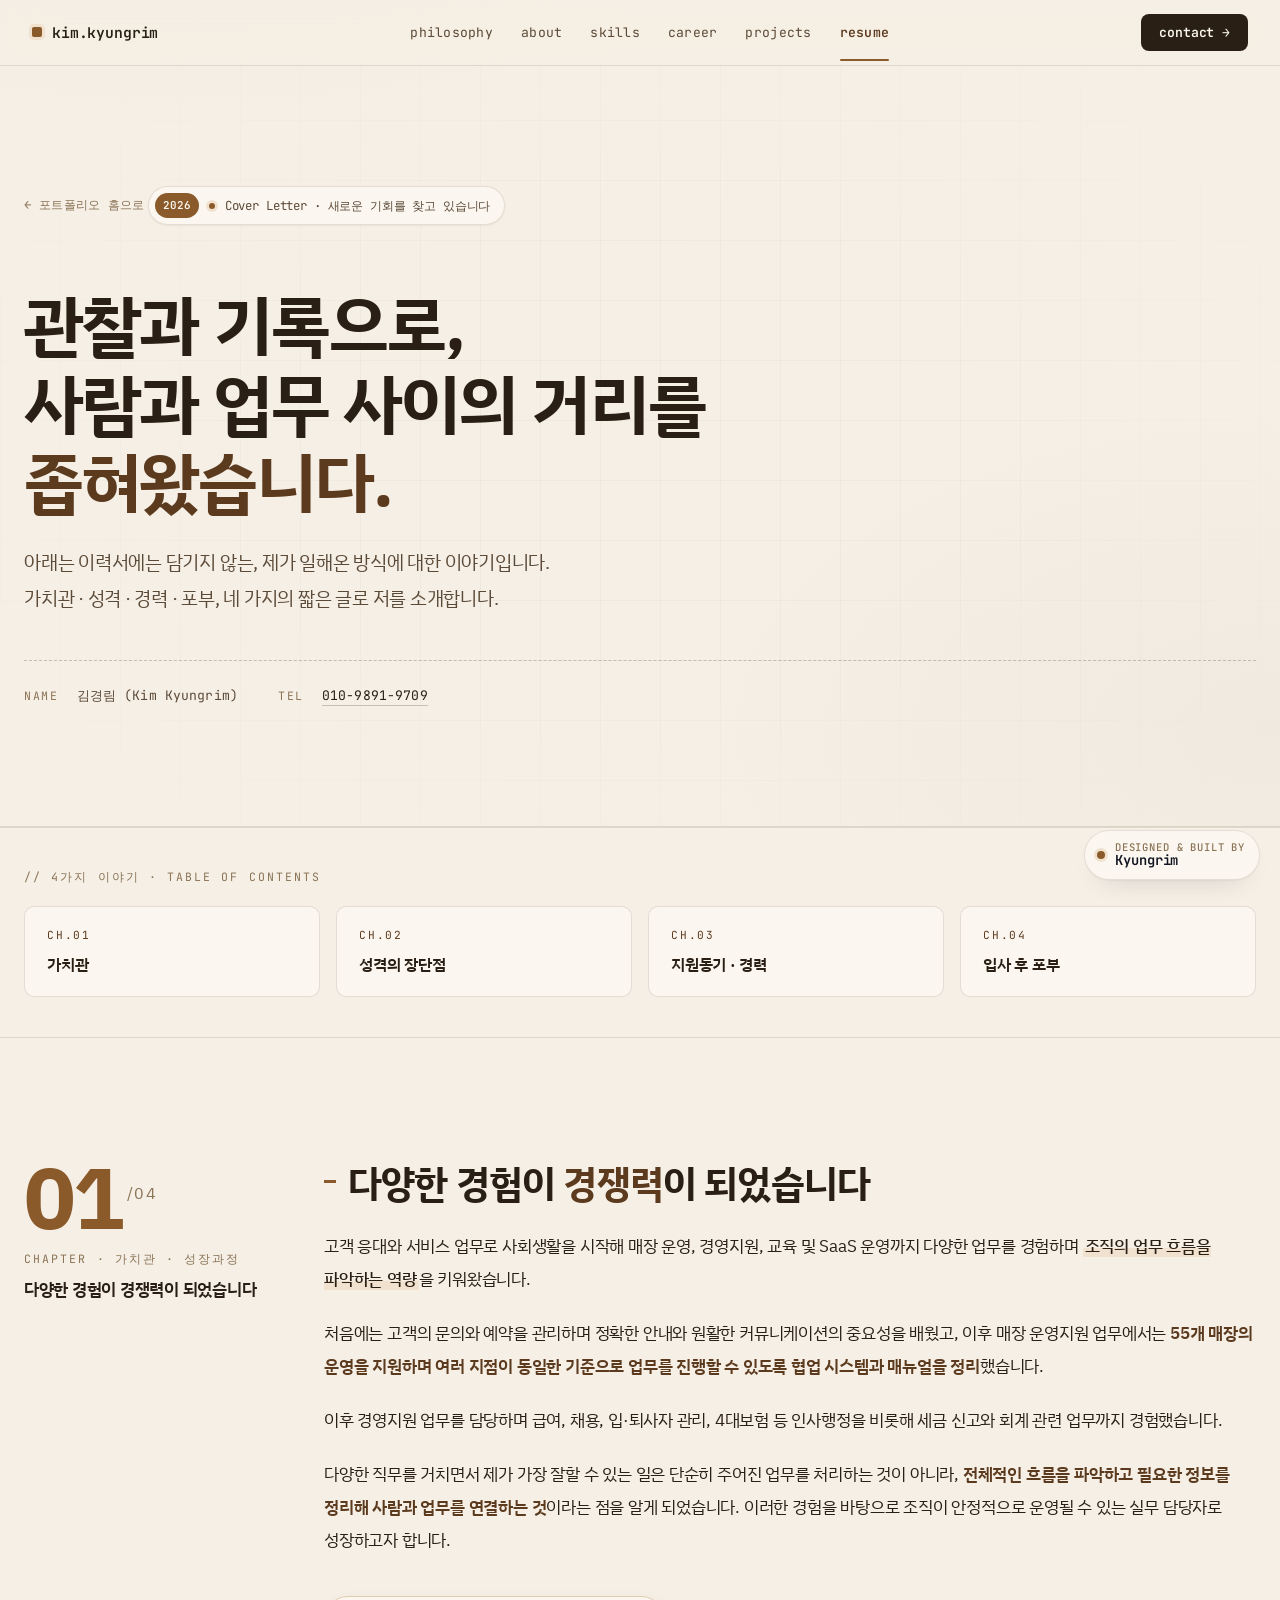
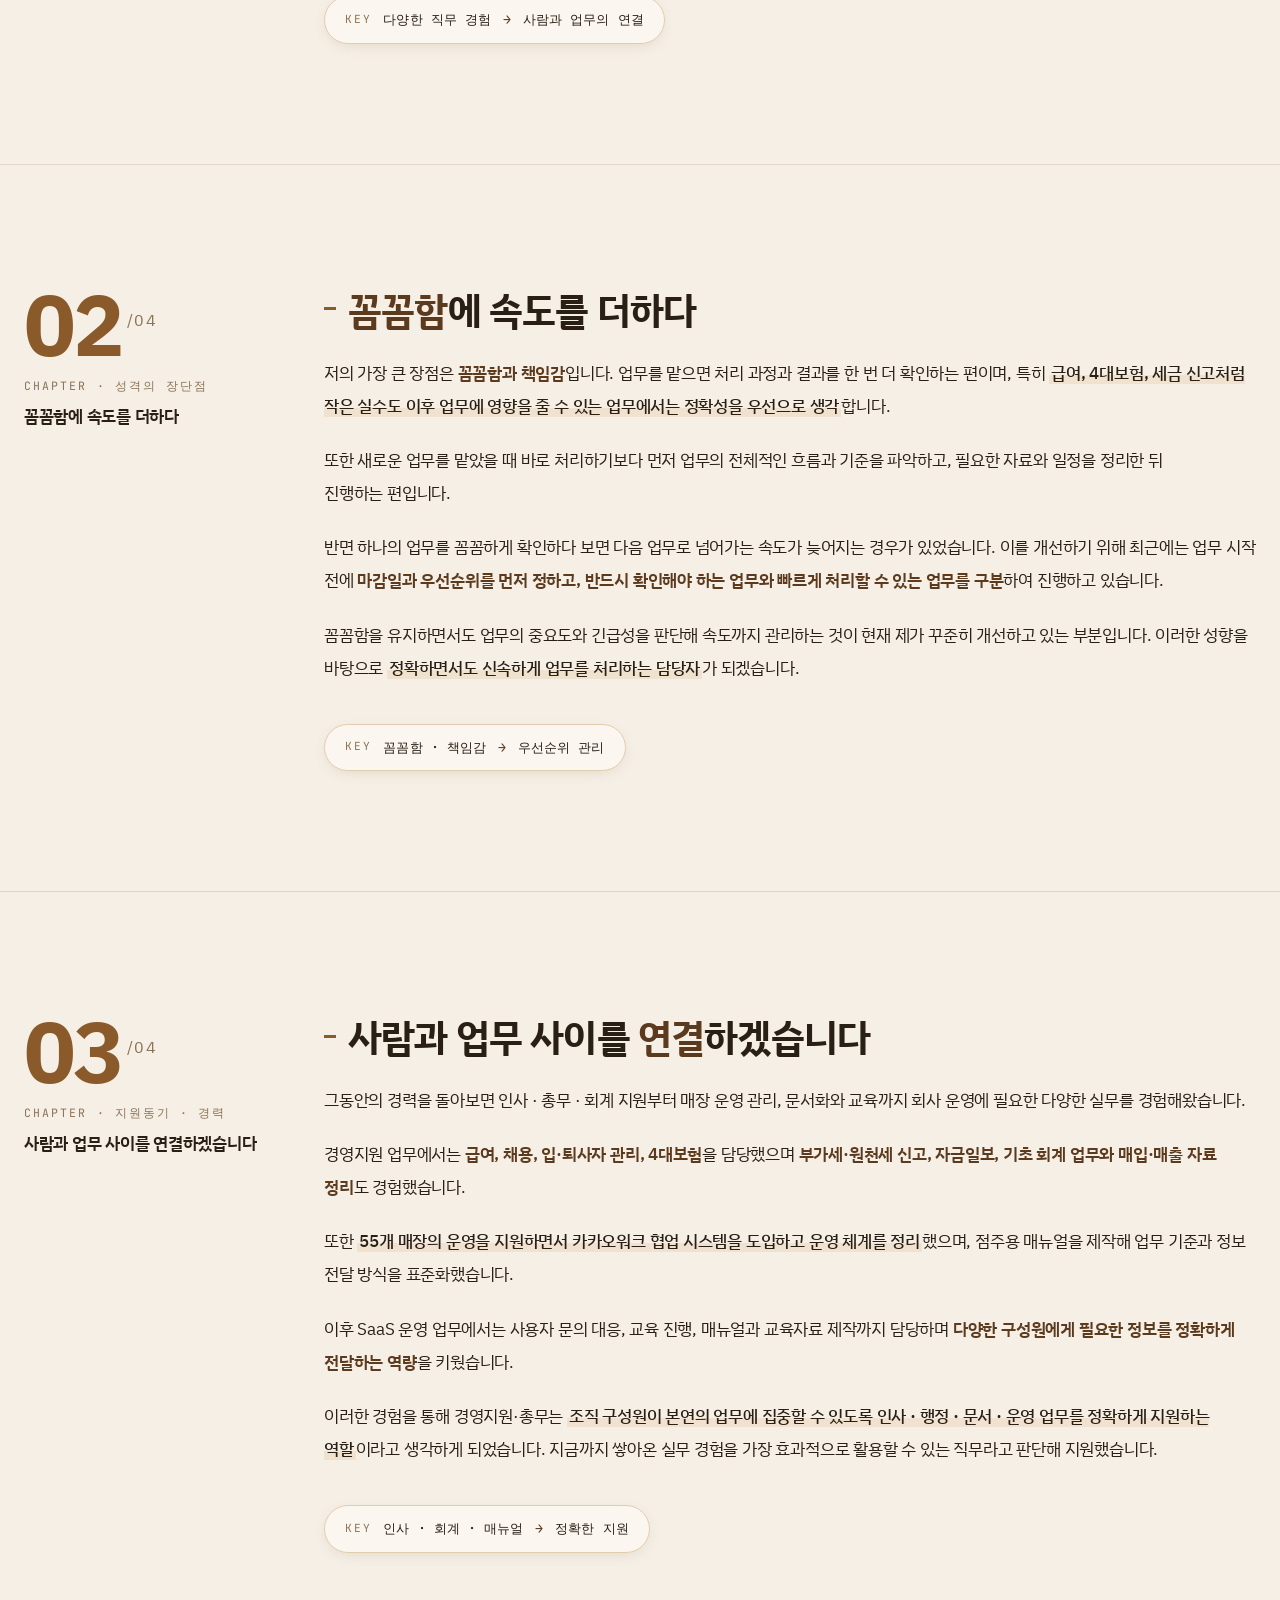
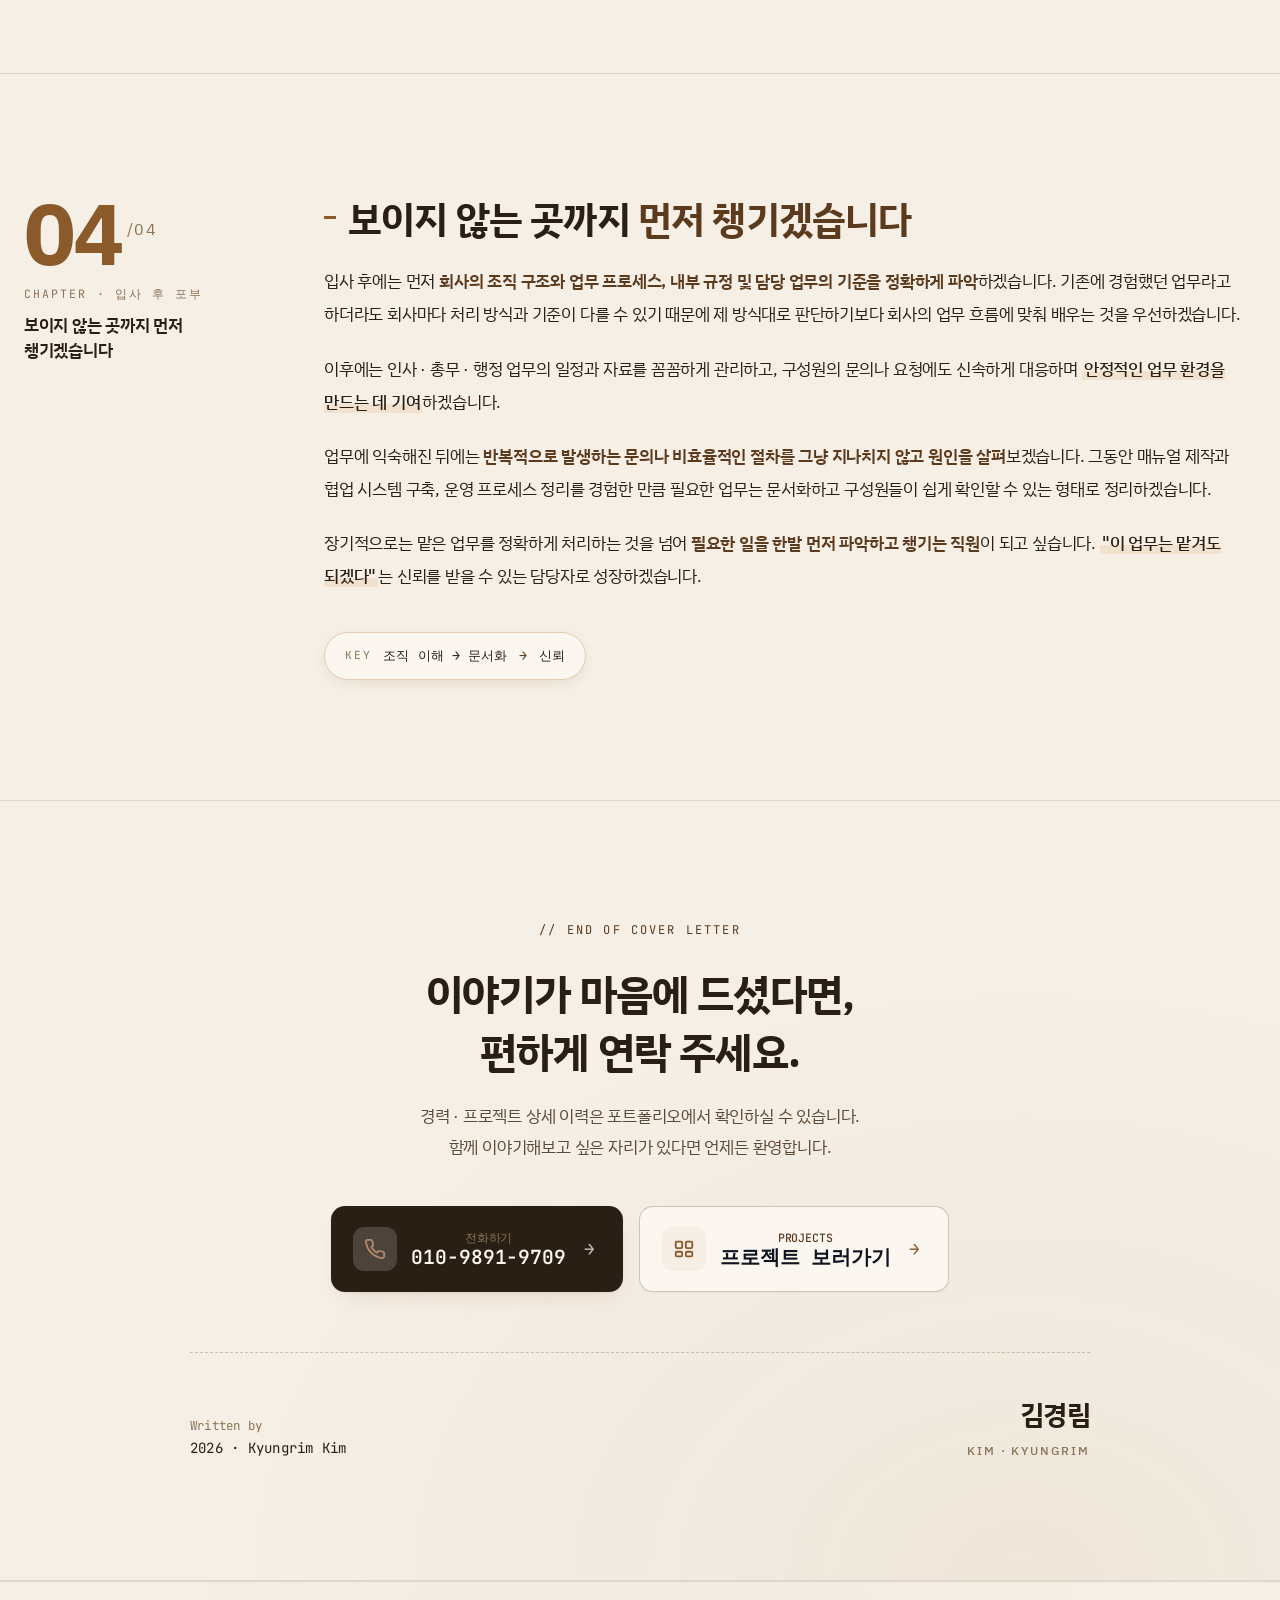
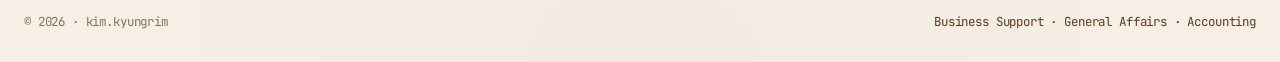
==== commit 358b2dfd: "Add files via upload" ====
--- a/resume.html
+++ b/resume.html
@@ -619,7 +619,7 @@
   <footer>
     <div class="container-wide footer-inner">
       <span>© 2026 · kim.kyungrim</span>
-      <span class="footer-tag">SaaS Operations · Education Design · AI Workflow</span>
+      <span class="footer-tag">Business Support · General Affairs · Accounting</span>
     </div>
   </footer>
 
